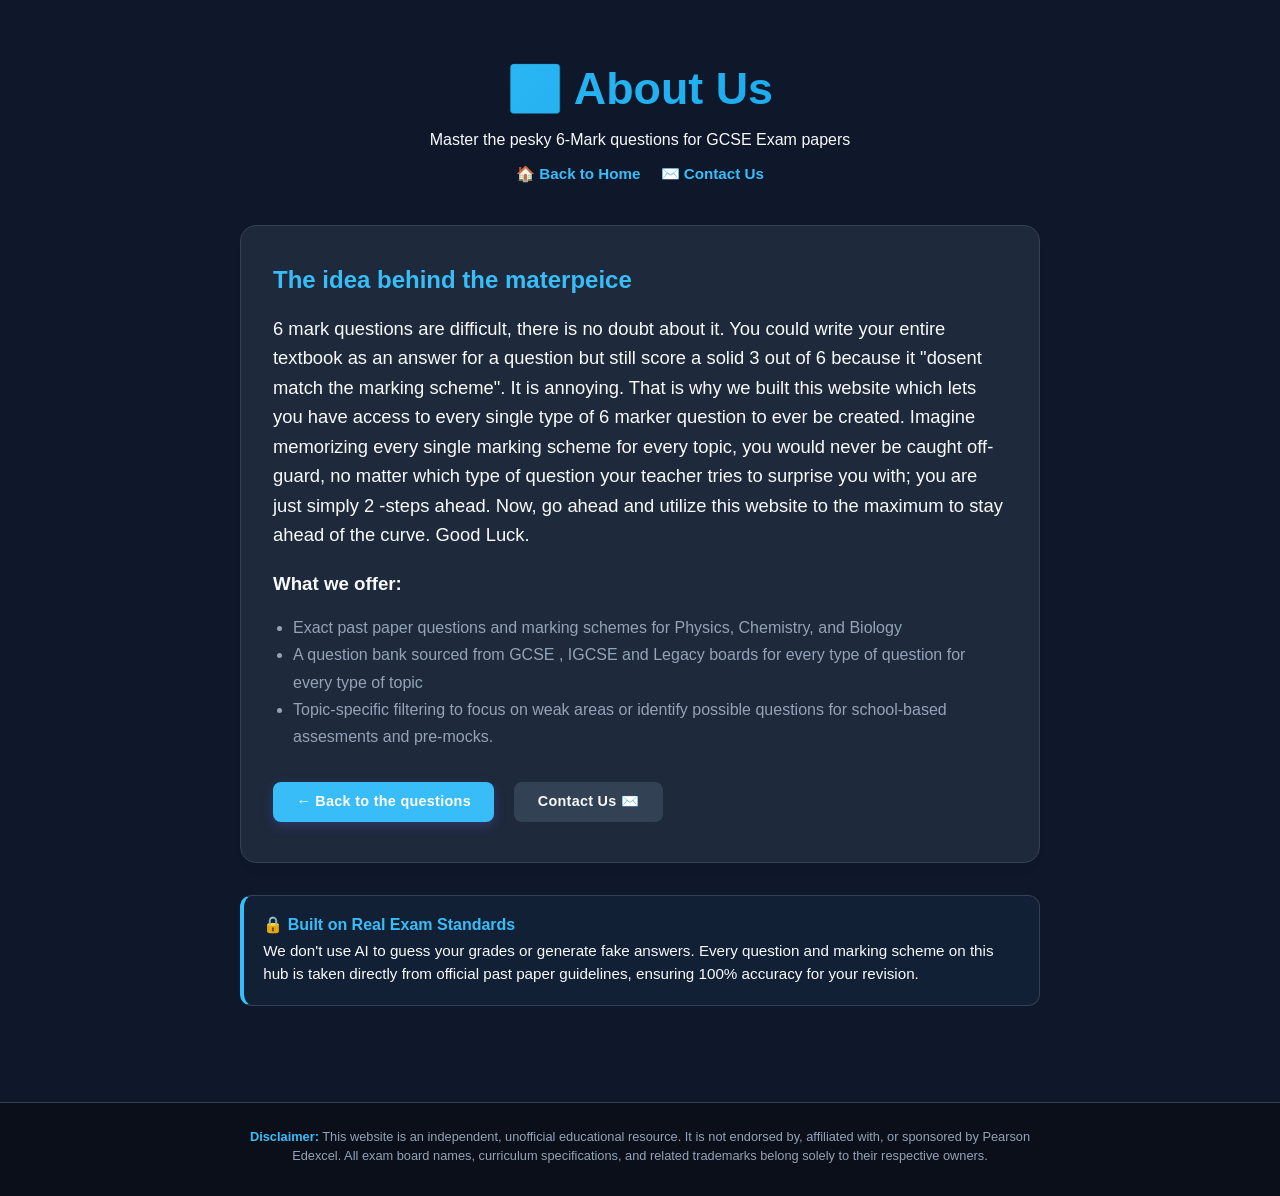
==== about.html @ ab2ca467 "initial commit" ====
<!DOCTYPE html>
<html lang="en">
<head>
    <meta charset="UTF-8">
    <meta name="viewport" content="width=device-width, initial-scale=1.0">
    <title>About Us - Science 6-Marker Hub</title>
    <link rel="stylesheet" href="style.css">
</head>
<body>
    <div class="app-container">
        <header class="app-header">
            <h1>ℹ️ About Us</h1>
            <p>Master the pesky 6-Mark questions for GCSE Exam papers</p>
            <nav class="app-nav" style="margin-top: 12px; display: flex; justify-content: center; gap: 20px;">
                <a href="index.html" style="color: #38bdf8; font-weight: 600; text-decoration: none; font-size: 0.95rem; border-bottom: 2px solid transparent; transition: all 0.2s ease;" onmouseover="this.style.borderBottom='2px solid #38bdf8'" onmouseout="this.style.borderBottom='2px solid transparent'">🏠 Back to Home</a>
                <a href="contact.html" style="color: #38bdf8; font-weight: 600; text-decoration: none; font-size: 0.95rem; border-bottom: 2px solid transparent; transition: all 0.2s ease;" onmouseover="this.style.borderBottom='2px solid #38bdf8'" onmouseout="this.style.borderBottom='2px solid transparent'">✉️ Contact Us</a>
            </nav>
        </header>

        <main class="card" style="cursor: default; text-align: left; padding: 2.5rem 2rem;">
            
            <h2 style="color: var(--primary); margin-top: 0;">The idea behind the materpeice</h2>
            <p class="question-text">
               6 mark questions are difficult, there is no doubt about it. You could write your entire textbook as an answer for a question but still score a solid 3 out of 6 because it "dosent match the marking scheme". It is annoying. That is why we built this website which lets you have access to every single type of 6 marker question to ever be created. Imagine memorizing every single marking scheme for every topic, you would never be caught off-guard, no matter which type of question your teacher tries to surprise you with; you are just simply 2 -steps ahead. Now, go ahead and utilize this website to the maximum to stay ahead of the curve. Good Luck.
            </p>

            <h3 style="color: var(--text-main); margin-top: 1.5rem;">What we offer:</h3>
            <ul style="color: var(--text-muted); line-height: 1.7; padding-left: 20px;">
                <li>Exact past paper questions and marking schemes for Physics, Chemistry, and Biology </li>
                <li>A question bank sourced from GCSE , IGCSE and Legacy boards for every type of question for every type of topic</li>
                <li>Topic-specific filtering to focus on weak areas or identify possible questions for school-based assesments and pre-mocks.</li>
            </ul>

            <div style="margin-top: 2rem; display: flex; gap: 12px; flex-wrap: wrap;">
                <a href="index.html" class="btn subject-btn active" style="text-decoration: none; display: inline-block;">← Back to the questions</a>
                <a href="contact.html" class="btn subject-btn" style="text-decoration: none; display: inline-block; background: var(--border); color: var(--text-main);">Contact Us ✉️</a>
            </div>

        </main>

        <div style="background: rgba(56, 189, 248, 0.05); border: 1px solid var(--border); border-left: 4px solid var(--primary); padding: 1.2rem; border-radius: 12px; margin-top: 2rem;">
            <strong style="color: var(--primary); display: block; margin-bottom: 0.4rem;">🔒 Built on Real Exam Standards</strong>
            <span style="color: var(--text-main); font-size: 0.95rem; line-height: 1.5;">
                We don't use AI to guess your grades or generate fake answers. Every question and marking scheme on this hub is taken directly from official past paper guidelines, ensuring 100% accuracy for your revision.
            </span>
        </div>
    </div>
    <footer class="app-footer">
        <div class="footer-content">
            <p class="disclaimer-text">
                <strong>Disclaimer:</strong> This website is an independent, unofficial educational resource. It is not endorsed by, affiliated with, or sponsored by Pearson Edexcel. All exam board names, curriculum specifications, and related trademarks belong solely to their respective owners.
            </p>
        </div>
    </footer>   
</body>
</html>
---- style.css ----
/* ==========================================
   THEME VARIABLE CONFIGURATIONS
   ========================================== */
:root {
  --bg-color: #0f172a;      /* Deep midnight slate canvas */
  --card-bg: #1e293b;       /* Crisp slate-charcoal question cards */
  --primary: #38bdf8;       /* Glowing Electric Cyan/Sky Blue */
  --primary-hover: #0ea5e9; /* Darker vibrant cyan for mouse states */
  --text-main: #f8fafc;     /* Clean, high-contrast off-white reading text */
  --text-muted: #94a3b8;    /* Softer slate-gray for captions and numbers */
  --border: #334155;        /* Subtly integrated component border lines */
}

/* ==========================================
   BASE & STRUCTURAL CONTAINER LAYOUTS
   ========================================== */
body {
  margin: 0;
  font-family: 'Segoe UI', Roboto, Arial, sans-serif;
  background-color: var(--bg-color);
  color: var(--text-main);
  transition: background-color 0.3s ease, color 0.3s ease; /* Fluid transitions between theme swaps */
}

.app-container {
  max-width: 800px;
  margin: 0 auto;
  padding: 2rem 1rem;
}

.app-header {
  text-align: center;
  margin-bottom: 2.5rem;
}

/* Premium Gradient Text Effect for Title Logo */
.app-header h1 {
  font-size: 2.8rem;
  font-weight: 800;
  background: linear-gradient(135deg, var(--primary) 0%, var(--primary-hover) 100%);
  -webkit-background-clip: text;
  -webkit-text-fill-color: transparent;
  margin-bottom: 0.5rem;
  transition: background 0.3s ease;
}

/* ==========================================
   CONTROLS BAR & ALIGNMENT LOCKS
   ========================================== */
.controls {
  display: flex;
  justify-content: space-between;
  align-items: center;
  flex-wrap: wrap;
  gap: 1rem;
  background: var(--card-bg);
  padding: 1.2rem;
  border-radius: 16px;
  box-shadow: 0 4px 6px -1px rgba(15, 23, 42, 0.05);
  margin-bottom: 2rem;
  border: 1px solid var(--border);
  transition: background-color 0.3s ease, border-color 0.3s ease;
}

.button-group {
  display: flex;
  align-items: center;
  flex-grow: 1; /* Automatically claims middle space to pin dropdowns perfectly to the right */
}

.filter-group {
  display: flex;
  align-items: center;
  flex-wrap: wrap;
  gap: 0.75rem;
}

.filter-group label {
  font-size: 0.9rem;
  font-weight: 600;
  color: var(--text-muted);
}

.filter-group select {
  padding: 0.6rem 1rem;
  font-size: 0.9rem;
  font-weight: 500;
  color: var(--text-main);
  background-color: var(--bg-color);
  border: 1px solid var(--border);
  border-radius: 8px;
  cursor: pointer;
  outline: none;
  min-width: 160px; /* Uniform width blocks */
  transition: border-color 0.2s ease, background-color 0.3s ease;
}

.filter-group select:focus {
  border-color: var(--primary);
}

/* ==========================================
   BUTTONS & BADGES
   ========================================== */
.btn {
  padding: 0.65rem 1.4rem;
  font-weight: 600;
  font-size: 0.9rem;
  letter-spacing: 0.02em;
  border-radius: 8px;
  cursor: pointer;
  border: 1px solid transparent;
  transition: all 0.2s cubic-bezier(0.4, 0, 0.2, 1);
}

.subject-btn {
  background: var(--bg-color);
  color: var(--text-muted);
  margin-right: 0.5rem;
}

body:not(.theme-midnight) .subject-btn:hover {
  background: #cbd5e1;
  color: var(--text-main);
}

body.theme-midnight .subject-btn:hover {
  background: #334155;
  color: var(--text-main);
}

.subject-btn.active {
  background: var(--primary);
  color: white;
  box-shadow: 0 4px 12px rgba(99, 102, 241, 0.25);
}

body.theme-midnight .subject-btn.active {
  box-shadow: 0 4px 12px rgba(56, 189, 248, 0.25);
}

.badge {
  font-size: 0.75rem;
  padding: 0.25rem 0.6rem;
  border-radius: 9999px;
  font-weight: 700;
}

.topic-badge { 
  background: #fef3c7; 
  color: #92400e; 
}

body.theme-emerald .topic-badge {
  background: #dcfce7;
  color: #15803d;
}

.click-hint { 
  font-size: 0.85rem; 
  color: var(--primary); 
  font-weight: 600; 
}

/* ==========================================
   QUESTION CARDS STYLING
   ========================================== */
.card {
  background: var(--card-bg);
  border: 1px solid var(--border);
  border-radius: 16px; /* Smooth card corners */
  padding: 1.75rem;
  margin-bottom: 1.5rem;
  box-shadow: 0 10px 25px -5px rgba(15, 23, 42, 0.02);
  cursor: pointer;
  transition: transform 0.2s cubic-bezier(0.4, 0, 0.2, 1), 
              box-shadow 0.2s cubic-bezier(0.4, 0, 0.2, 1),
              background-color 0.3s ease, border-color 0.3s ease;
}

.card:hover {
  transform: translateY(-4px); /* Evident interactive lift */
  box-shadow: 0 20px 25px -5px rgba(99, 102, 241, 0.08);
}

body.theme-midnight .card:hover {
  box-shadow: 0 20px 25px -5px rgba(56, 189, 248, 0.08);
}

.card-header {
  display: flex;
  justify-content: space-between;
  align-items: center;
  margin-bottom: 1rem;
}

.question-text {
  font-size: 1.15rem;
  line-height: 1.6;
}

.no-questions { 
  color: var(--text-muted); 
  font-style: italic; 
  text-align: center; 
  padding: 2rem; 
}

/* ==========================================
   MARKING SCHEME CONTENT
   ========================================== */
.scheme-toggle-btn {
  background: var(--bg-color);
  color: var(--text-main);
  width: 100%;
  border: 1px dashed var(--text-muted);
  margin-top: 1rem;
}

.marking-scheme {
  margin-top: 1.5rem;
  padding-top: 1rem;
  border-top: 2px dashed var(--border);
  text-align: left;
}

.marking-scheme ul {
  white-space: pre-line;
  list-style-type: none; 
  padding-left: 0;
}

.marking-scheme li { 
  margin-bottom: 0.5rem; 
}

/* ==========================================
   MODAL DIALOG STRUCTURES
   ========================================== */
.modal {
  position: fixed;
  z-index: 999;
  left: 0;
  top: 0;
  width: 100%;
  height: 100%;
  background-color: rgba(15, 23, 42, 0.8); /* Modern alpha-opacity veil mask */
  display: flex;
  align-items: center;
  justify-content: center;
}

.modal-content {
  background-color: var(--card-bg);
  width: 90%;
  max-width: 700px;
  padding: 2.5rem 2rem;
  border-radius: 20px;
  position: relative;
  box-shadow: 0 25px 50px -12px rgba(0,0,0,0.3);
  max-height: 85vh;
  overflow-y: auto;
  text-align: center;
}

.modal-question-text {
  font-size: 1.35rem;
  font-weight: 500;
  margin: 1.5rem 0;
}

.close-modal-btn {
  position: absolute;
  top: 1rem;
  right: 1.5rem;
  font-size: 2rem;
  color: var(--text-muted);
  cursor: pointer;
}

.close-modal-btn:hover { 
  color: var(--text-main); 
}

.modal-nav {
  display: flex;
  justify-content: space-between;
  margin-top: 2rem;
  border-top: 1px solid var(--border);
  padding-top: 1.2rem;
}

.nav-btn {
  background-color: var(--text-main);
  color: var(--card-bg);
  min-width: 120px;
}

.nav-btn:hover { 
  opacity: 0.9;
}

/* ==========================================
   IMAGE RUNTIMES & OVERLAYS
   ========================================== */
.question-diagram {
  display: block;
  max-width: 100%;
  height: auto;
  max-height: 220px;
  margin: 1.2rem auto;
  border: 1px solid var(--border);
  border-radius: 8px;
  background-color: #f1f5f9;
  cursor: zoom-in;
  transition: opacity 0.2s ease;
}

.question-diagram:hover {
  opacity: 0.9;
}

.question-diagram.fullscreen {
  position: fixed !important;
  top: 0 !important;
  left: 0 !important;
  width: 100vw !important;
  height: 100vh !important;
  max-width: 100vw !important;  
  max-height: 100vh !important; 
  object-fit: contain !important; 
  background-color: rgba(15, 23, 42, 0.98) !important; 
  padding: 20px;
  box-sizing: border-box;
  z-index: 9999999 !important; 
  cursor: zoom-out;
  margin: 0 !important;
  border: none !important;
}

/* ==========================================
   SCROLL TO TOP COMPONENT
   ========================================== */
#backToTopBtn {
  display: none;
  position: fixed;
  bottom: 30px;
  right: 30px;
  z-index: 99;
  background-color: var(--primary);
  color: white;
  border: none;
  outline: none;
  padding: 0.75rem 1.4rem;
  font-weight: 600;
  font-size: 0.9rem;
  border-radius: 50px;
  cursor: pointer;
  box-shadow: 0 4px 14px rgba(0, 0, 0, 0.25);
  transition: background-color 0.2s, transform 0.2s;
}

#backToTopBtn:hover {
  transform: translateY(-2px);
  opacity: 0.95;
}
/* ==========================================
   LEGAL DISCLAIMER FOOTER
   ========================================== */
.app-footer {
  width: 100%;
  background-color: #0b0f19; /* Slightly darker than your midnight canvas for separation */
  border-top: 1px solid var(--border);
  padding: 1.5rem 1rem;
  margin-top: 4rem; /* Pushes it down so it sits comfortably below your cards */
  box-sizing: border-box;
}

.footer-content {
  max-width: 800px;
  margin: 0 auto;
  text-align: center;
}

.disclaimer-text, .affiliate-text {
  font-size: 0.8rem;
  line-height: 1.5;
  color: var(--text-muted); /* Keeps it soft so it doesn't distract from learning content */
  margin: 0 0 0.4rem 0;
}

.disclaimer-text strong {
  color: var(--primary); /* Highlights the 'Disclaimer' tag in electric cyan */
}
/* ==========================================
   CUSTOM MIDNIGHT SCROLLBARS
   ========================================== */

/* 1. Target the main page scrollbar */
::-webkit-scrollbar {
  width: 10px;               /* Width of the vertical scrollbar */
  height: 10px;              /* Height of a horizontal scrollbar */
}

/* 2. Style the background track (the path the scrollbar moves on) */
::-webkit-scrollbar-track {
  background: #0b0f19;       /* Deepest dark shade, matches your footer */
}

/* 3. Style the moving draggable thumb itself */
::-webkit-scrollbar-thumb {
  background: var(--border); /* Subtle slate gray so it blends in at rest */
  border-radius: 10px;       /* Smoothly rounded edges */
  border: 2px solid #0b0f19; /* Adds a clean gap around the thumb */
}

/* 4. Glow effect when the user hovers over it */
::-webkit-scrollbar-thumb:hover {
  background: var(--primary); /* Glows Electric Cyan when hovered or dragged! */
}

/* 5. Apply the exact same look inside your scrollable modal mark-scheme box */
#modal-scheme-box::-webkit-scrollbar {
  width: 6px;
}
#modal-scheme-box::-webkit-scrollbar-track {
  background: var(--card-bg);
}
#modal-scheme-box::-webkit-scrollbar-thumb {
  background: var(--border);
  border-radius: 6px;
}
#modal-scheme-box::-webkit-scrollbar-thumb:hover {
  background: var(--primary);
}
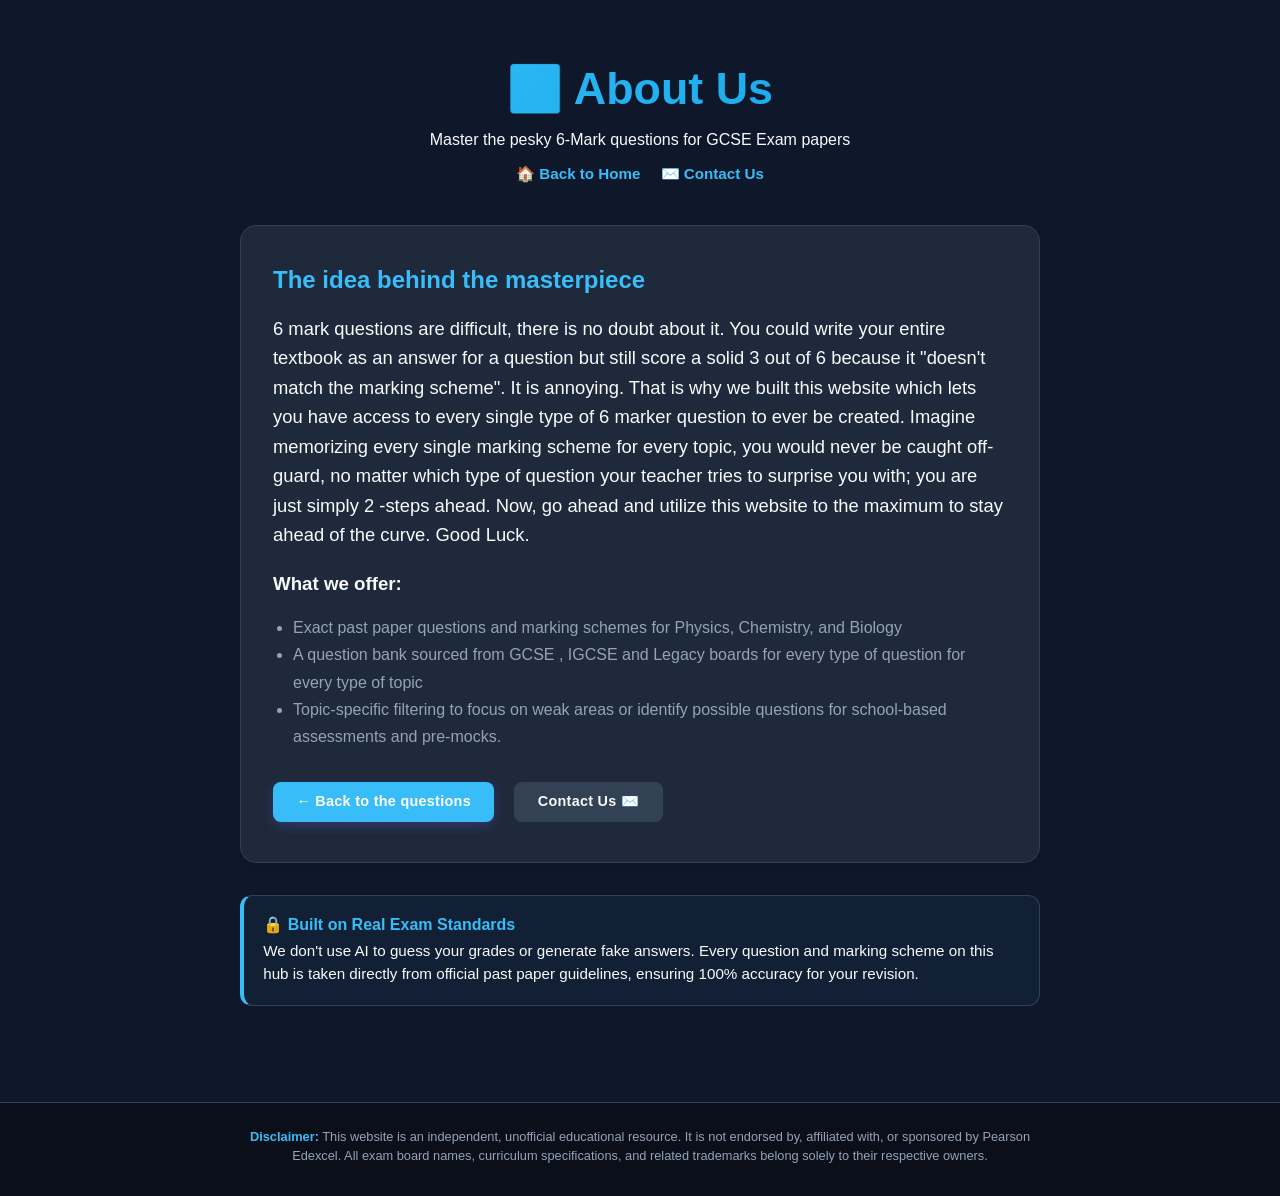
==== commit 40753ab3: "Add files via upload" ====
--- a/about.html
+++ b/about.html
@@ -5,6 +5,7 @@
     <meta name="viewport" content="width=device-width, initial-scale=1.0">
     <title>About Us - Science 6-Marker Hub</title>
     <link rel="stylesheet" href="style.css">
+    <script defer src="https://cloud.umami.is/script.js" data-website-id="7f2b7de7-ae0b-407a-bd67-a8b2489c8e01"></script>
 </head>
 <body>
     <div class="app-container">
@@ -19,16 +20,16 @@
 
         <main class="card" style="cursor: default; text-align: left; padding: 2.5rem 2rem;">
             
-            <h2 style="color: var(--primary); margin-top: 0;">The idea behind the materpeice</h2>
+            <h2 style="color: var(--primary); margin-top: 0;">The idea behind the masterpiece</h2>
             <p class="question-text">
-               6 mark questions are difficult, there is no doubt about it. You could write your entire textbook as an answer for a question but still score a solid 3 out of 6 because it "dosent match the marking scheme". It is annoying. That is why we built this website which lets you have access to every single type of 6 marker question to ever be created. Imagine memorizing every single marking scheme for every topic, you would never be caught off-guard, no matter which type of question your teacher tries to surprise you with; you are just simply 2 -steps ahead. Now, go ahead and utilize this website to the maximum to stay ahead of the curve. Good Luck.
+               6 mark questions are difficult, there is no doubt about it. You could write your entire textbook as an answer for a question but still score a solid 3 out of 6 because it "doesn't match the marking scheme". It is annoying. That is why we built this website which lets you have access to every single type of 6 marker question to ever be created. Imagine memorizing every single marking scheme for every topic, you would never be caught off-guard, no matter which type of question your teacher tries to surprise you with; you are just simply 2 -steps ahead. Now, go ahead and utilize this website to the maximum to stay ahead of the curve. Good Luck.
             </p>
 
             <h3 style="color: var(--text-main); margin-top: 1.5rem;">What we offer:</h3>
             <ul style="color: var(--text-muted); line-height: 1.7; padding-left: 20px;">
                 <li>Exact past paper questions and marking schemes for Physics, Chemistry, and Biology </li>
                 <li>A question bank sourced from GCSE , IGCSE and Legacy boards for every type of question for every type of topic</li>
-                <li>Topic-specific filtering to focus on weak areas or identify possible questions for school-based assesments and pre-mocks.</li>
+                <li>Topic-specific filtering to focus on weak areas or identify possible questions for school-based assessments and pre-mocks.</li>
             </ul>
 
             <div style="margin-top: 2rem; display: flex; gap: 12px; flex-wrap: wrap;">
--- a/style.css
+++ b/style.css
@@ -432,4 +432,9 @@
 }
 #modal-scheme-box::-webkit-scrollbar-thumb:hover {
   background: var(--primary);
+}
+
+/* Paste this at the very bottom of your CSS file */
+.filter-badge {
+    text-transform: capitalize;
 }
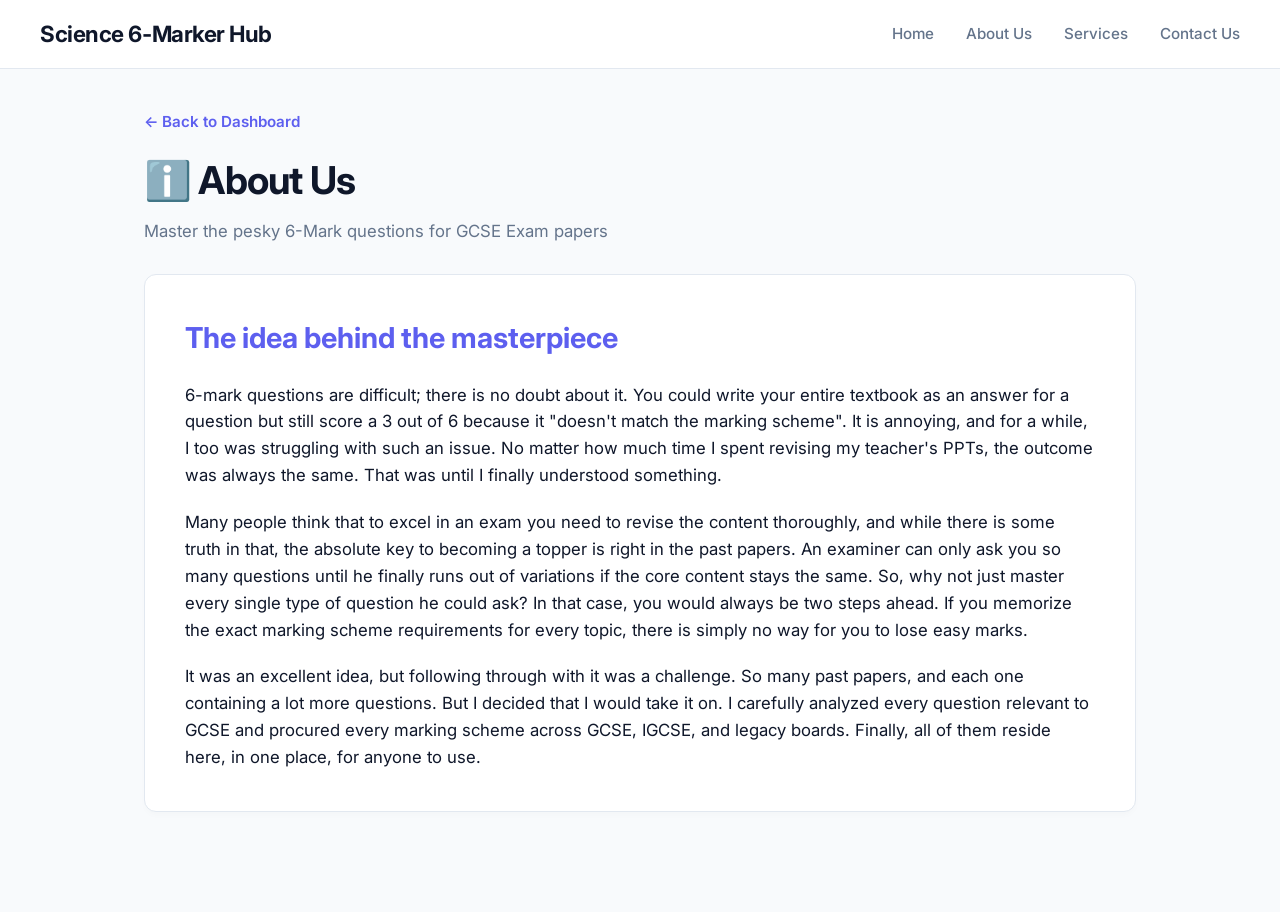
==== commit d0402e33: "Add files via upload redid the UI" ====
--- a/about.html
+++ b/about.html
@@ -4,54 +4,50 @@
     <meta charset="UTF-8">
     <meta name="viewport" content="width=device-width, initial-scale=1.0">
     <title>About Us - Science 6-Marker Hub</title>
+    <link href="https://fonts.googleapis.com/css2?family=Inter:wght@300;400;500;600;700&display=swap" rel="stylesheet">
     <link rel="stylesheet" href="style.css">
     <script defer src="https://cloud.umami.is/script.js" data-website-id="7f2b7de7-ae0b-407a-bd67-a8b2489c8e01"></script>
 </head>
 <body>
+
+    <!-- Global Top Nav Bar -->
+    <nav class="top-nav-bar">
+        <h1 class="brand-title">Science 6-Marker Hub</h1>
+        <div class="nav-links-cluster">
+            <a href="index.html" class="top-nav-link">Home</a>
+            <a href="about.html" class="top-nav-link">About Us</a>
+            <a href="services.html" class="top-nav-link">Services</a>
+            <a href="contact.html" class="top-nav-link">Contact Us</a>
+        </div>
+    </nav>
+
+    <!-- Main Content Container -->
     <div class="app-container">
-        <header class="app-header">
-            <h1>ℹ️ About Us</h1>
-            <p>Master the pesky 6-Mark questions for GCSE Exam papers</p>
-            <nav class="app-nav" style="margin-top: 12px; display: flex; justify-content: center; gap: 20px;">
-                <a href="index.html" style="color: #38bdf8; font-weight: 600; text-decoration: none; font-size: 0.95rem; border-bottom: 2px solid transparent; transition: all 0.2s ease;" onmouseover="this.style.borderBottom='2px solid #38bdf8'" onmouseout="this.style.borderBottom='2px solid transparent'">🏠 Back to Home</a>
-                <a href="contact.html" style="color: #38bdf8; font-weight: 600; text-decoration: none; font-size: 0.95rem; border-bottom: 2px solid transparent; transition: all 0.2s ease;" onmouseover="this.style.borderBottom='2px solid #38bdf8'" onmouseout="this.style.borderBottom='2px solid transparent'">✉️ Contact Us</a>
-            </nav>
+        
+        <header class="subject-header">
+            <a href="index.html" class="back-link">← Back to Dashboard</a>
+            <h2 class="subject-title">ℹ️ About Us</h2>
+            <p class="subject-subtitle">Master the pesky 6-Mark questions for GCSE Exam papers</p>
         </header>
 
-        <main class="card" style="cursor: default; text-align: left; padding: 2.5rem 2rem;">
+        <main class="card" style="cursor: default; padding: 40px;">
+            <h2 style="font-size: 1.8rem; color: var(--primary); margin-bottom: 20px;">The idea behind the masterpiece</h2>
             
-            <h2 style="color: var(--primary); margin-top: 0;">The idea behind the masterpiece</h2>
-            <p class="question-text">
-               6 mark questions are difficult, there is no doubt about it. You could write your entire textbook as an answer for a question but still score a solid 3 out of 6 because it "doesn't match the marking scheme". It is annoying. That is why we built this website which lets you have access to every single type of 6 marker question to ever be created. Imagine memorizing every single marking scheme for every topic, you would never be caught off-guard, no matter which type of question your teacher tries to surprise you with; you are just simply 2 -steps ahead. Now, go ahead and utilize this website to the maximum to stay ahead of the curve. Good Luck.
+            <p class="question-text" style="margin-bottom: 20px;">
+                6-mark questions are difficult; there is no doubt about it. You could write your entire textbook as an answer for a question but still score a 3 out of 6 because it "doesn't match the marking scheme". It is annoying, and for a while, I too was struggling with such an issue. No matter how much time I spent revising my teacher's PPTs, the outcome was always the same. That was until I finally understood something.
+            </p>
+            
+            <p class="question-text" style="margin-bottom: 20px;">
+                Many people think that to excel in an exam you need to revise the content thoroughly, and while there is some truth in that, the absolute key to becoming a topper is right in the past papers. An examiner can only ask you so many questions until he finally runs out of variations if the core content stays the same. So, why not just master every single type of question he could ask? In that case, you would always be two steps ahead. If you memorize the exact marking scheme requirements for every topic, there is simply no way for you to lose easy marks.
             </p>
 
-            <h3 style="color: var(--text-main); margin-top: 1.5rem;">What we offer:</h3>
-            <ul style="color: var(--text-muted); line-height: 1.7; padding-left: 20px;">
-                <li>Exact past paper questions and marking schemes for Physics, Chemistry, and Biology </li>
-                <li>A question bank sourced from GCSE , IGCSE and Legacy boards for every type of question for every type of topic</li>
-                <li>Topic-specific filtering to focus on weak areas or identify possible questions for school-based assessments and pre-mocks.</li>
-            </ul>
-
-            <div style="margin-top: 2rem; display: flex; gap: 12px; flex-wrap: wrap;">
-                <a href="index.html" class="btn subject-btn active" style="text-decoration: none; display: inline-block;">← Back to the questions</a>
-                <a href="contact.html" class="btn subject-btn" style="text-decoration: none; display: inline-block; background: var(--border); color: var(--text-main);">Contact Us ✉️</a>
-            </div>
-
+            <p class="question-text">
+                It was an excellent idea, but following through with it was a challenge. So many past papers, and each one containing a lot more questions. But I decided that I would take it on. I carefully analyzed every question relevant to GCSE and procured every marking scheme across GCSE, IGCSE, and legacy boards. Finally, all of them reside here, in one place, for anyone to use.
+            </p>
+        
         </main>
 
-        <div style="background: rgba(56, 189, 248, 0.05); border: 1px solid var(--border); border-left: 4px solid var(--primary); padding: 1.2rem; border-radius: 12px; margin-top: 2rem;">
-            <strong style="color: var(--primary); display: block; margin-bottom: 0.4rem;">🔒 Built on Real Exam Standards</strong>
-            <span style="color: var(--text-main); font-size: 0.95rem; line-height: 1.5;">
-                We don't use AI to guess your grades or generate fake answers. Every question and marking scheme on this hub is taken directly from official past paper guidelines, ensuring 100% accuracy for your revision.
-            </span>
-        </div>
     </div>
-    <footer class="app-footer">
-        <div class="footer-content">
-            <p class="disclaimer-text">
-                <strong>Disclaimer:</strong> This website is an independent, unofficial educational resource. It is not endorsed by, affiliated with, or sponsored by Pearson Edexcel. All exam board names, curriculum specifications, and related trademarks belong solely to their respective owners.
-            </p>
-        </div>
-    </footer>   
+
 </body>
 </html>
--- a/style.css
+++ b/style.css
@@ -1,440 +1,552 @@
 /* ==========================================
-   THEME VARIABLE CONFIGURATIONS
+   THEME CONFIGURATIONS (Crisp Light Mode)
    ========================================== */
 :root {
-  --bg-color: #0f172a;      /* Deep midnight slate canvas */
-  --card-bg: #1e293b;       /* Crisp slate-charcoal question cards */
-  --primary: #38bdf8;       /* Glowing Electric Cyan/Sky Blue */
-  --primary-hover: #0ea5e9; /* Darker vibrant cyan for mouse states */
-  --text-main: #f8fafc;     /* Clean, high-contrast off-white reading text */
-  --text-muted: #94a3b8;    /* Softer slate-gray for captions and numbers */
-  --border: #334155;        /* Subtly integrated component border lines */
+  --bg-color: #f8fafc;      /* Clean, off-white background canvas */
+  --card-bg: #ffffff;       /* Pure white card surfaces to stand out */
+  --primary: #5d5fef;       /* Premium brand indigo/purple accent look */
+  --primary-hover: #4b4dd6; /* Deeper tone for hover states */
+  --text-main: #0f172a;     /* Deep charcoal/slate for razor-sharp text contrast */
+  --text-muted: #64748b;    /* Elegant slate-gray for descriptive copy */
+  --border: #e2e8f0;        /* Light gray borders for a clean outline look */
 }
 
 /* ==========================================
    BASE & STRUCTURAL CONTAINER LAYOUTS
    ========================================== */
+* {
+  box-sizing: border-box;
+  margin: 0;
+  padding: 0;
+}
+
 body {
+  font-family: 'Inter', -apple-system, BlinkMacSystemFont, "Segoe UI", Roboto, sans-serif;
+  background-color: var(--bg-color);
+  color: var(--text-main);
+  line-height: 1.6;
+}
+
+.app-container {
+  max-width: 1040px;
+  margin: 0 auto;
+  padding: 0 24px 80px 24px; /* Generous breathing space at the bottom */
+}
+
+/* ==========================================
+   GLOBAL TOP NAVIGATION BAR STYLING
+   ========================================== */
+.top-nav-bar {
+  display: flex;
+  justify-content: space-between;
+  align-items: center;
+  background: var(--card-bg);
+  border-bottom: 1px solid var(--border);
+  padding: 16px 40px;
+  position: sticky;
+  top: 0;
+  z-index: 1000;
+}
+
+.brand-title {
+  font-size: 1.4rem;
+  font-weight: 700;
+  color: var(--text-main);
+  letter-spacing: -0.02em;
   margin: 0;
-  font-family: 'Segoe UI', Roboto, Arial, sans-serif;
-  background-color: var(--bg-color);
-  color: var(--text-main);
-  transition: background-color 0.3s ease, color 0.3s ease; /* Fluid transitions between theme swaps */
-}
-
-.app-container {
+}
+
+.nav-links-cluster {
+  display: flex;
+  gap: 32px;
+}
+
+.top-nav-link {
+  color: var(--text-muted);
+  text-decoration: none;
+  font-weight: 500;
+  font-size: 0.95rem;
+  transition: color 0.2s ease;
+}
+
+.top-nav-link:hover {
+  color: var(--primary);
+}
+
+/* ==========================================
+   LANDING HERO CONTAINER & ACTIONS
+   ========================================== */
+.hero-section {
+  background: linear-gradient(135deg, #0f172a 0%, #1e1b4b 50%, #311042 100%);
+  padding: 90px 24px;
+  text-align: center;
+  color: #ffffff;
+  border-bottom: 1px solid rgba(255, 255, 255, 0.1);
+}
+
+.hero-content {
   max-width: 800px;
   margin: 0 auto;
-  padding: 2rem 1rem;
-}
-
-.app-header {
+  animation: heroFadeIn 0.5s ease-out;
+}
+
+@keyframes heroFadeIn {
+  from { opacity: 0; transform: translateY(15px); }
+  to { opacity: 1; transform: translateY(0); }
+}
+
+.hero-badge {
+  background: rgba(93, 95, 239, 0.15);
+  border: 1px solid rgba(93, 95, 239, 0.35);
+  color: #cbccff;
+  padding: 6px 16px;
+  border-radius: 99px;
+  font-size: 0.8rem;
+  font-weight: 600;
+  letter-spacing: 0.05em;
+  text-transform: uppercase;
+  display: inline-block;
+  margin-bottom: 24px;
+}
+
+.hero-title {
+  font-size: 3rem;
+  font-weight: 400;
+  line-height: 1.25;
+  letter-spacing: -0.02em;
+  margin-bottom: 20px;
+}
+
+.hero-title strong {
+  font-weight: 700;
+  color: #818cf8; /* Soft readable purple indigo pop */
+}
+
+.hero-subtitle {
+  font-size: 1.15rem;
+  color: #94a3b8;
+  line-height: 1.6;
+  max-width: 620px;
+  margin: 0 auto 36px auto;
+}
+
+.hero-actions {
+  display: flex;
+  justify-content: center;
+  gap: 16px;
+}
+
+.hero-btn {
+  padding: 12px 26px;
+  border-radius: 8px;
+  font-weight: 600;
+  font-size: 0.95rem;
+  text-decoration: none;
+  transition: all 0.2s ease;
+}
+
+.primary-btn {
+  background: var(--primary);
+  color: #ffffff;
+  box-shadow: 0 4px 14px rgba(93, 95, 239, 0.3);
+}
+
+.primary-btn:hover {
+  background: var(--primary-hover);
+  transform: translateY(-2px);
+  box-shadow: 0 6px 20px rgba(93, 95, 239, 0.5);
+}
+
+.secondary-btn {
+  background: rgba(255, 255, 255, 0.05);
+  color: #ffffff;
+  border: 1px solid rgba(255, 255, 255, 0.15);
+}
+
+.secondary-btn:hover {
+  background: rgba(255, 255, 255, 0.1);
+  border-color: rgba(255, 255, 255, 0.3);
+}
+
+/* ==========================================
+   GRIDS AND DIRECTORY CARDS Layouts
+   ========================================== */
+.section-header {
+  margin-top: 60px;
+  margin-bottom: 30px;
+  text-align: left;
+}
+
+.section-header h3 {
+  font-size: 1.35rem;
+  font-weight: 700;
+  color: var(--text-main);
+  margin-bottom: 4px;
+}
+
+.section-header p {
+  color: var(--text-muted);
+  font-size: 0.95rem;
+}
+
+.directory-grid {
+  display: grid;
+  grid-template-columns: repeat(auto-fit, minmax(280px, 1fr));
+  gap: 24px;
+}
+
+.subject-card {
+  background-color: var(--card-bg);   
+  border: 1px solid var(--border);    
+  border-radius: 14px;          
+  padding: 35px 24px;
   text-align: center;
-  margin-bottom: 2.5rem;
-}
-
-/* Premium Gradient Text Effect for Title Logo */
-.app-header h1 {
-  font-size: 2.8rem;
-  font-weight: 800;
-  background: linear-gradient(135deg, var(--primary) 0%, var(--primary-hover) 100%);
-  -webkit-background-clip: text;
-  -webkit-text-fill-color: transparent;
-  margin-bottom: 0.5rem;
-  transition: background 0.3s ease;
-}
-
-/* ==========================================
-   CONTROLS BAR & ALIGNMENT LOCKS
-   ========================================== */
-.controls {
-  display: flex;
-  justify-content: space-between;
+  text-decoration: none;        
+  color: inherit;               
+  box-shadow: 0 10px 25px -5px rgba(15, 23, 42, 0.05), 0 8px 16px -6px rgba(15, 23, 42, 0.05); 
+  transition: transform 0.25s ease, border-color 0.25s ease, box-shadow 0.25s ease;
+}
+
+.subject-card:hover {
+  transform: translateY(-5px);  
+  border-color: #cbd5e1;        
+  box-shadow: 0 20px 25px -5px rgba(15, 23, 42, 0.1), 0 10px 10px -5px rgba(15, 23, 42, 0.04);
+}
+
+.card-icon {
+  font-size: 2.5rem;
+  margin-bottom: 16px;
+}
+
+.subject-card h2 {
+  font-size: 1.3rem;
+  font-weight: 600;
+  color: var(--text-main);
+  margin-bottom: 10px;
+}
+
+.subject-card p {
+  color: var(--text-muted);
+  font-size: 0.95rem;
+  line-height: 1.5;
+}
+
+.card-action-link {
+  display: inline-block;
+  margin-top: 20px;
+  font-size: 0.9rem;
+  font-weight: 600;
+  color: var(--primary);
+  transition: transform 0.2s ease;
+}
+
+.subject-card:hover .card-action-link {
+  transform: translateX(4px);
+}
+
+/* ==========================================
+   SUBJECT SUBPAGE STRUCTURES
+   ========================================== */
+.subject-header {
+  text-align: left;
+  margin-top: 40px;
+  margin-bottom: 30px;
+}
+
+.back-link {
+  color: var(--primary);
+  text-decoration: none;
+  font-weight: 600;
+  font-size: 0.95rem;
+  display: inline-block;
+  margin-bottom: 16px;
+  transition: color 0.2s ease;
+}
+
+.back-link:hover {
+  color: var(--primary-hover);
+}
+
+.subject-title {
+  font-size: 2.4rem;
+  font-weight: 700;
+  color: var(--text-main);
+  letter-spacing: -0.02em;
+  margin-bottom: 6px;
+}
+
+.subject-subtitle {
+  color: var(--text-muted);
+  font-size: 1.05rem;
+}
+
+.controls-bar {
+  background: var(--card-bg);
+  border: 1px solid var(--border);
+  border-radius: 12px;
+  padding: 16px 24px;
+  margin-bottom: 35px;
+}
+
+.filter-wrapper {
+  display: flex;
   align-items: center;
-  flex-wrap: wrap;
-  gap: 1rem;
-  background: var(--card-bg);
-  padding: 1.2rem;
-  border-radius: 16px;
-  box-shadow: 0 4px 6px -1px rgba(15, 23, 42, 0.05);
-  margin-bottom: 2rem;
+  gap: 12px;
+}
+
+.filter-wrapper label {
+  font-weight: 600;
+  font-size: 0.95rem;
+  color: var(--text-main);
+}
+
+.filter-wrapper select {
+  padding: 8px 16px;
+  font-size: 0.95rem;
+  font-family: inherit;
+  color: var(--text-main);
+  background: var(--bg-color);
   border: 1px solid var(--border);
-  transition: background-color 0.3s ease, border-color 0.3s ease;
-}
-
-.button-group {
-  display: flex;
-  align-items: center;
-  flex-grow: 1; /* Automatically claims middle space to pin dropdowns perfectly to the right */
-}
-
-.filter-group {
-  display: flex;
-  align-items: center;
-  flex-wrap: wrap;
-  gap: 0.75rem;
-}
-
-.filter-group label {
-  font-size: 0.9rem;
-  font-weight: 600;
-  color: var(--text-muted);
-}
-
-.filter-group select {
-  padding: 0.6rem 1rem;
-  font-size: 0.9rem;
-  font-weight: 500;
-  color: var(--text-main);
-  background-color: var(--bg-color);
-  border: 1px solid var(--border);
-  border-radius: 8px;
+  border-radius: 6px;
+  outline: none;
   cursor: pointer;
-  outline: none;
-  min-width: 160px; /* Uniform width blocks */
-  transition: border-color 0.2s ease, background-color 0.3s ease;
-}
-
-.filter-group select:focus {
+  min-width: 220px;
+  transition: border-color 0.2s ease;
+}
+
+.filter-wrapper select:focus {
   border-color: var(--primary);
 }
 
-/* ==========================================
-   BUTTONS & BADGES
-   ========================================== */
-.btn {
-  padding: 0.65rem 1.4rem;
-  font-weight: 600;
-  font-size: 0.9rem;
-  letter-spacing: 0.02em;
-  border-radius: 8px;
-  cursor: pointer;
-  border: 1px solid transparent;
-  transition: all 0.2s cubic-bezier(0.4, 0, 0.2, 1);
-}
-
-.subject-btn {
-  background: var(--bg-color);
-  color: var(--text-muted);
-  margin-right: 0.5rem;
-}
-
-body:not(.theme-midnight) .subject-btn:hover {
-  background: #cbd5e1;
-  color: var(--text-main);
-}
-
-body.theme-midnight .subject-btn:hover {
-  background: #334155;
-  color: var(--text-main);
-}
-
-.subject-btn.active {
-  background: var(--primary);
-  color: white;
-  box-shadow: 0 4px 12px rgba(99, 102, 241, 0.25);
-}
-
-body.theme-midnight .subject-btn.active {
-  box-shadow: 0 4px 12px rgba(56, 189, 248, 0.25);
-}
-
-.badge {
-  font-size: 0.75rem;
-  padding: 0.25rem 0.6rem;
-  border-radius: 9999px;
+.feed-status-heading {
+  font-size: 1.25rem;
   font-weight: 700;
-}
-
-.topic-badge { 
-  background: #fef3c7; 
-  color: #92400e; 
-}
-
-body.theme-emerald .topic-badge {
-  background: #dcfce7;
-  color: #15803d;
-}
-
-.click-hint { 
-  font-size: 0.85rem; 
-  color: var(--primary); 
-  font-weight: 600; 
-}
-
-/* ==========================================
-   QUESTION CARDS STYLING
+  margin-bottom: 20px;
+  color: var(--text-main);
+}
+
+/* ==========================================
+   DYNAMIC QUESTION FEED CARDS
    ========================================== */
 .card {
   background: var(--card-bg);
   border: 1px solid var(--border);
-  border-radius: 16px; /* Smooth card corners */
-  padding: 1.75rem;
-  margin-bottom: 1.5rem;
-  box-shadow: 0 10px 25px -5px rgba(15, 23, 42, 0.02);
+  border-radius: 12px;       
+  padding: 24px;
+  margin-bottom: 20px;
+  box-shadow: 0 4px 6px -1px rgba(15, 23, 42, 0.02);
   cursor: pointer;
-  transition: transform 0.2s cubic-bezier(0.4, 0, 0.2, 1), 
-              box-shadow 0.2s cubic-bezier(0.4, 0, 0.2, 1),
-              background-color 0.3s ease, border-color 0.3s ease;
+  transition: transform 0.2s ease, box-shadow 0.2s ease;
 }
 
 .card:hover {
-  transform: translateY(-4px); /* Evident interactive lift */
-  box-shadow: 0 20px 25px -5px rgba(99, 102, 241, 0.08);
-}
-
-body.theme-midnight .card:hover {
-  box-shadow: 0 20px 25px -5px rgba(56, 189, 248, 0.08);
+  transform: translateY(-2px);
+  box-shadow: 0 10px 15px -3px rgba(15, 23, 42, 0.05);
 }
 
 .card-header {
+  display: flex;
+  justify-content: space-between; 
+  align-items: center;            
+  margin-bottom: 14px;
+  border-bottom: 1px solid var(--border); 
+  padding-bottom: 8px;
+}
+
+.question-text {
+  font-size: 1.05rem;
+  color: var(--text-main);
+  line-height: 1.6;
+}
+
+.question-diagram {
+  display: block;
+  max-width: 100%;           
+  height: auto;              
+  max-height: 250px;         
+  margin: 16px auto 0 auto;  
+  border: 1px solid var(--border);
+  border-radius: 6px;
+  background-color: #f8fafc; 
+}
+
+.no-questions {  
+  color: var(--text-muted);  
+  font-style: italic;  
+  text-align: center;  
+  padding: 40px;  
+}
+
+/* ==========================================
+   INTERACTIVE POP-UP MODAL FRAMEWORK
+   ========================================== */
+.modal {
+  position: fixed;
+  top: 0;
+  left: 0;
+  width: 100%;
+  height: 100%;
+  background-color: rgba(15, 23, 42, 0.5); 
+  backdrop-filter: blur(4px);               
+  display: flex;
+  justify-content: center;
+  align-items: center;
+  z-index: 9999;                            
+  padding: 20px;
+}
+
+.modal-content {
+  background: var(--card-bg);
+  width: 100%;
+  max-width: 680px;                         
+  max-height: 85vh;
+  border-radius: 16px;
+  box-shadow: 0 25px 50px -12px rgba(15, 23, 42, 0.25);
+  display: flex;
+  flex-direction: column;
+  position: relative;
+  animation: modalSlideUp 0.25s ease-out;   
+  overflow: hidden;
+}
+
+@keyframes modalSlideUp {
+  from { transform: translateY(20px); opacity: 0; }
+  to { transform: translateY(0); opacity: 1; }
+}
+
+.modal-header {
+  padding: 18px 24px;
+  border-bottom: 1px solid var(--border);
   display: flex;
   justify-content: space-between;
   align-items: center;
-  margin-bottom: 1rem;
-}
-
-.question-text {
-  font-size: 1.15rem;
-  line-height: 1.6;
-}
-
-.no-questions { 
-  color: var(--text-muted); 
-  font-style: italic; 
-  text-align: center; 
-  padding: 2rem; 
-}
-
-/* ==========================================
-   MARKING SCHEME CONTENT
-   ========================================== */
-.scheme-toggle-btn {
-  background: var(--bg-color);
-  color: var(--text-main);
-  width: 100%;
-  border: 1px dashed var(--text-muted);
-  margin-top: 1rem;
-}
-
-.marking-scheme {
-  margin-top: 1.5rem;
-  padding-top: 1rem;
-  border-top: 2px dashed var(--border);
-  text-align: left;
-}
-
-.marking-scheme ul {
-  white-space: pre-line;
-  list-style-type: none; 
-  padding-left: 0;
-}
-
-.marking-scheme li { 
-  margin-bottom: 0.5rem; 
-}
-
-/* ==========================================
-   MODAL DIALOG STRUCTURES
-   ========================================== */
-.modal {
-  position: fixed;
-  z-index: 999;
-  left: 0;
-  top: 0;
-  width: 100%;
-  height: 100%;
-  background-color: rgba(15, 23, 42, 0.8); /* Modern alpha-opacity veil mask */
-  display: flex;
-  align-items: center;
-  justify-content: center;
-}
-
-.modal-content {
-  background-color: var(--card-bg);
-  width: 90%;
-  max-width: 700px;
-  padding: 2.5rem 2rem;
-  border-radius: 20px;
-  position: relative;
-  box-shadow: 0 25px 50px -12px rgba(0,0,0,0.3);
-  max-height: 85vh;
-  overflow-y: auto;
-  text-align: center;
-}
-
-.modal-question-text {
-  font-size: 1.35rem;
+  background: #f8fafc;
+}
+
+#modal-topic {
+  font-weight: 600;
+  color: var(--primary);
+  font-size: 0.95rem;
+}
+
+#modal-counter {
+  font-size: 0.85rem;
+  color: var(--text-muted);
   font-weight: 500;
-  margin: 1.5rem 0;
+}
+
+.modal-body {
+  padding: 24px;
+  overflow-y: auto;                         
+  flex-grow: 1;
 }
 
 .close-modal-btn {
   position: absolute;
-  top: 1rem;
-  right: 1.5rem;
-  font-size: 2rem;
+  top: 14px;
+  right: 20px;
+  font-size: 1.8rem;
   color: var(--text-muted);
   cursor: pointer;
-}
-
-.close-modal-btn:hover { 
-  color: var(--text-main); 
-}
-
-.modal-nav {
+  transition: color 0.2s ease;
+  z-index: 10;
+}
+
+.close-modal-btn:hover {
+  color: #ef4444;                           
+}
+
+.modal-footer {
+  padding: 16px 24px;
+  border-top: 1px solid var(--border);
+  background: #f8fafc;
+}
+
+.modal-nav-bar {
   display: flex;
   justify-content: space-between;
-  margin-top: 2rem;
+  padding: 12px 24px;
+  background: var(--card-bg);
   border-top: 1px solid var(--border);
-  padding-top: 1.2rem;
-}
-
-.nav-btn {
-  background-color: var(--text-main);
-  color: var(--card-bg);
-  min-width: 120px;
-}
-
-.nav-btn:hover { 
-  opacity: 0.9;
-}
-
-/* ==========================================
-   IMAGE RUNTIMES & OVERLAYS
-   ========================================== */
-.question-diagram {
-  display: block;
-  max-width: 100%;
-  height: auto;
-  max-height: 220px;
-  margin: 1.2rem auto;
+}
+
+.action-btn {
+  background: var(--card-bg);
   border: 1px solid var(--border);
+  padding: 8px 16px;
+  border-radius: 6px;
+  font-family: inherit;
+  font-weight: 600;
+  font-size: 0.9rem;
+  color: var(--text-main);
+  cursor: pointer;
+  transition: all 0.2s ease;
+}
+
+.action-btn:hover {
+  background: var(--bg-color);
+  border-color: #cbd5e1;
+}
+
+.scheme-toggle {
+  width: 100%;                              
+  background: #f0fdf4;                      
+  color: #166534;
+  border-color: #bbf7d0;
+}
+
+.scheme-toggle:hover {
+  background: #dcfce7;
+  border-color: #86efac;
+}
+
+.marking-scheme-panel {
+  margin-top: 14px;
+  padding: 16px;
+  background: #f8fafc;
+  border: 1px dashed #cbd5e1;
   border-radius: 8px;
-  background-color: #f1f5f9;
-  cursor: zoom-in;
-  transition: opacity 0.2s ease;
-}
-
-.question-diagram:hover {
-  opacity: 0.9;
-}
-
-.question-diagram.fullscreen {
-  position: fixed !important;
-  top: 0 !important;
-  left: 0 !important;
-  width: 100vw !important;
-  height: 100vh !important;
-  max-width: 100vw !important;  
-  max-height: 100vh !important; 
-  object-fit: contain !important; 
-  background-color: rgba(15, 23, 42, 0.98) !important; 
-  padding: 20px;
-  box-sizing: border-box;
-  z-index: 9999999 !important; 
-  cursor: zoom-out;
-  margin: 0 !important;
-  border: none !important;
-}
-
-/* ==========================================
-   SCROLL TO TOP COMPONENT
-   ========================================== */
-#backToTopBtn {
-  display: none;
-  position: fixed;
-  bottom: 30px;
-  right: 30px;
-  z-index: 99;
-  background-color: var(--primary);
-  color: white;
-  border: none;
-  outline: none;
-  padding: 0.75rem 1.4rem;
-  font-weight: 600;
-  font-size: 0.9rem;
-  border-radius: 50px;
-  cursor: pointer;
-  box-shadow: 0 4px 14px rgba(0, 0, 0, 0.25);
-  transition: background-color 0.2s, transform 0.2s;
-}
-
-#backToTopBtn:hover {
-  transform: translateY(-2px);
-  opacity: 0.95;
-}
-/* ==========================================
-   LEGAL DISCLAIMER FOOTER
-   ========================================== */
-.app-footer {
-  width: 100%;
-  background-color: #0b0f19; /* Slightly darker than your midnight canvas for separation */
-  border-top: 1px solid var(--border);
-  padding: 1.5rem 1rem;
-  margin-top: 4rem; /* Pushes it down so it sits comfortably below your cards */
-  box-sizing: border-box;
-}
-
-.footer-content {
-  max-width: 800px;
-  margin: 0 auto;
-  text-align: center;
-}
-
-.disclaimer-text, .affiliate-text {
-  font-size: 0.8rem;
+  max-height: 200px;
+  overflow-y: auto;
+}
+
+#modal-scheme-list {
+  padding-left: 0;
+  margin: 0;
+}
+
+#modal-scheme-list li {
+  font-size: 0.95rem;
+  color: #1e293b;
   line-height: 1.5;
-  color: var(--text-muted); /* Keeps it soft so it doesn't distract from learning content */
-  margin: 0 0 0.4rem 0;
-}
-
-.disclaimer-text strong {
-  color: var(--primary); /* Highlights the 'Disclaimer' tag in electric cyan */
-}
-/* ==========================================
-   CUSTOM MIDNIGHT SCROLLBARS
-   ========================================== */
-
-/* 1. Target the main page scrollbar */
+  margin-bottom: 8px;
+}
+
+/* ==========================================
+   CUSTOM SCROLLBARS & RESPONSIVENESS
+   ========================================== */
 ::-webkit-scrollbar {
-  width: 10px;               /* Width of the vertical scrollbar */
-  height: 10px;              /* Height of a horizontal scrollbar */
-}
-
-/* 2. Style the background track (the path the scrollbar moves on) */
+  width: 8px;
+  height: 8px;
+}
+
 ::-webkit-scrollbar-track {
-  background: #0b0f19;       /* Deepest dark shade, matches your footer */
-}
-
-/* 3. Style the moving draggable thumb itself */
+  background: #f1f5f9;
+}
+
 ::-webkit-scrollbar-thumb {
-  background: var(--border); /* Subtle slate gray so it blends in at rest */
-  border-radius: 10px;       /* Smoothly rounded edges */
-  border: 2px solid #0b0f19; /* Adds a clean gap around the thumb */
-}
-
-/* 4. Glow effect when the user hovers over it */
+  background: #cbd5e1;
+  border-radius: 10px;
+}
+
 ::-webkit-scrollbar-thumb:hover {
-  background: var(--primary); /* Glows Electric Cyan when hovered or dragged! */
-}
-
-/* 5. Apply the exact same look inside your scrollable modal mark-scheme box */
-#modal-scheme-box::-webkit-scrollbar {
-  width: 6px;
-}
-#modal-scheme-box::-webkit-scrollbar-track {
-  background: var(--card-bg);
-}
-#modal-scheme-box::-webkit-scrollbar-thumb {
-  background: var(--border);
-  border-radius: 6px;
-}
-#modal-scheme-box::-webkit-scrollbar-thumb:hover {
-  background: var(--primary);
-}
-
-/* Paste this at the very bottom of your CSS file */
-.filter-badge {
-    text-transform: capitalize;
+  background: #94a3b8;
+}
+
+@media (max-width: 768px) {
+  .hero-title { font-size: 2.2rem; }
+  .hero-actions { flex-direction: column; gap: 12px; }
+  .hero-btn { width: 100%; text-align: center; }
+  .top-nav-bar { padding: 16px 20px; }
+  .nav-links-cluster { gap: 16px; }
 }
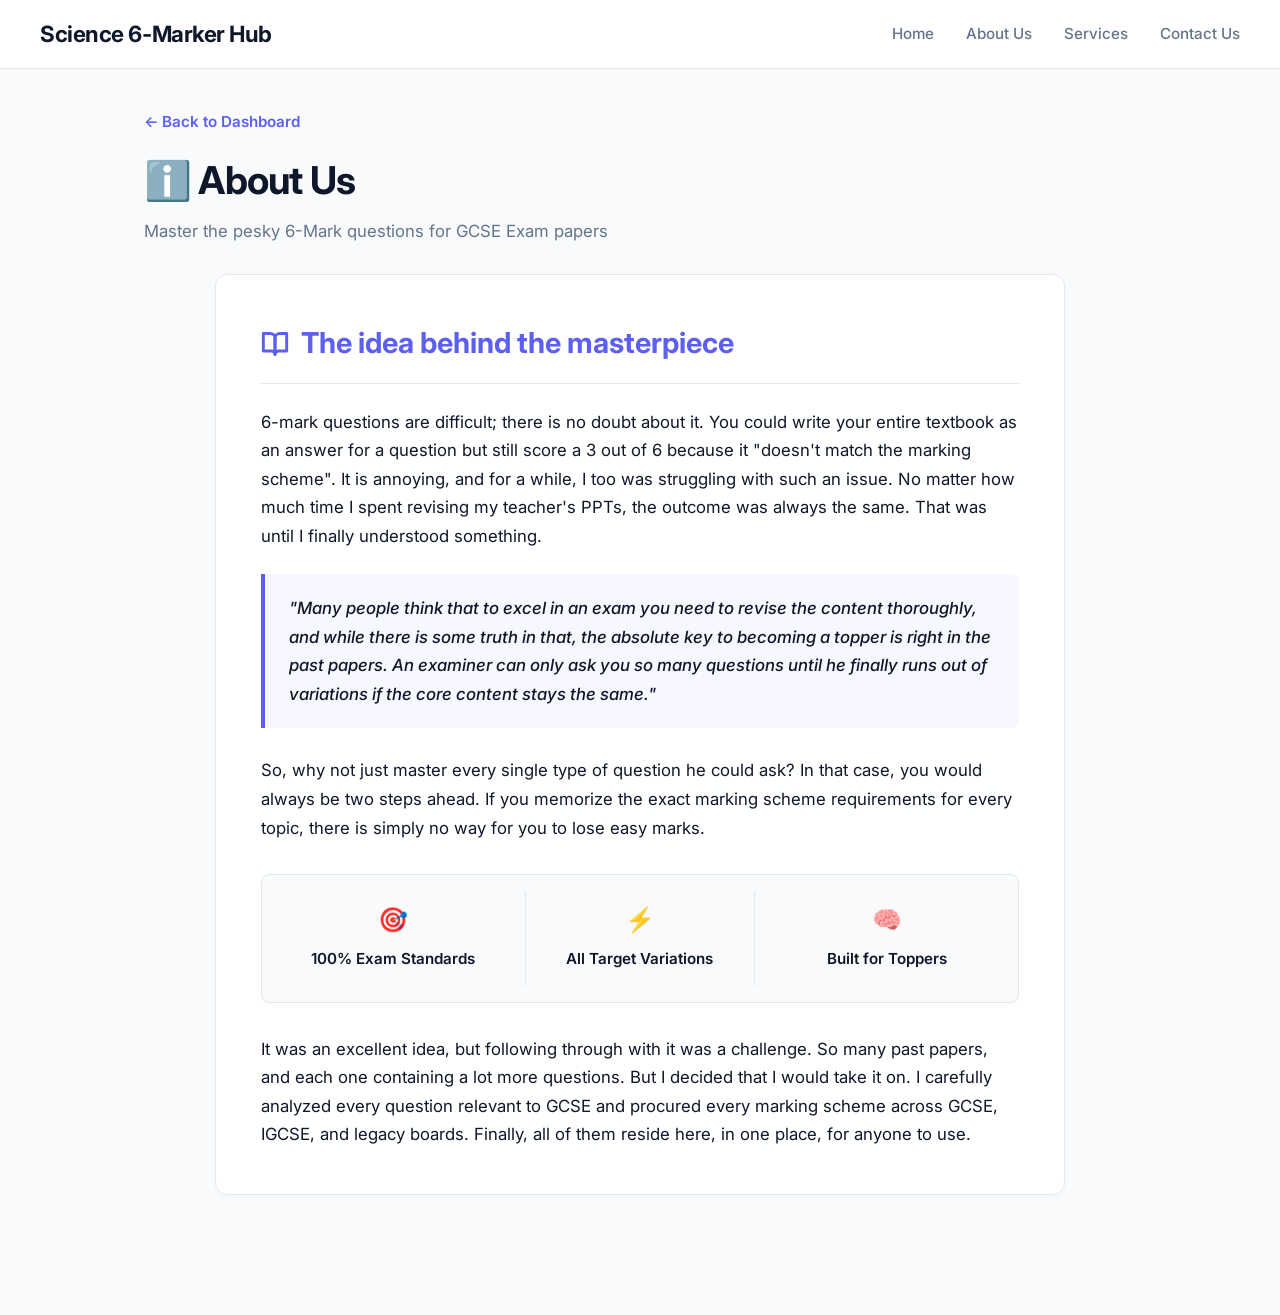
==== commit 8e833019: "Add files via upload" ====
--- a/about.html
+++ b/about.html
@@ -30,21 +30,54 @@
             <p class="subject-subtitle">Master the pesky 6-Mark questions for GCSE Exam papers</p>
         </header>
 
-        <main class="card" style="cursor: default; padding: 40px;">
-            <h2 style="font-size: 1.8rem; color: var(--primary); margin-bottom: 20px;">The idea behind the masterpiece</h2>
+        <main class="card" style="cursor: default; padding: 45px; max-width: 850px; margin: 0 auto 40px auto;">
             
-            <p class="question-text" style="margin-bottom: 20px;">
+            <!-- Header Section with Decorative Accent -->
+            <div style="display: flex; align-items: center; gap: 12px; margin-bottom: 24px; border-bottom: 1px solid var(--border); padding-bottom: 16px;">
+                <svg xmlns="http://www.w3.org/2000/svg" width="28" height="28" viewBox="0 0 24 24" fill="none" stroke="var(--primary)" stroke-width="2.5" stroke-linecap="round" stroke-linejoin="round">
+                    <path d="M2 3h6a4 4 0 0 1 4 4v14a3 3 0 0 0-3-3H2z"></path>
+                    <path d="M22 3h-6a4 4 0 0 0-4 4v14a3 3 0 0 1 3-3h7z"></path>
+                </svg>
+                <h2 style="font-size: 1.8rem; color: var(--primary); font-weight: 700; margin: 0; text-transform: none;">The idea behind the masterpiece</h2>
+            </div>
+            
+            <!-- Introduction Paragraph -->
+            <p class="question-text" style="margin-bottom: 24px; font-size: 1.05rem; line-height: 1.7; color: var(--text-main);">
                 6-mark questions are difficult; there is no doubt about it. You could write your entire textbook as an answer for a question but still score a 3 out of 6 because it "doesn't match the marking scheme". It is annoying, and for a while, I too was struggling with such an issue. No matter how much time I spent revising my teacher's PPTs, the outcome was always the same. That was until I finally understood something.
             </p>
             
-            <p class="question-text" style="margin-bottom: 20px;">
-                Many people think that to excel in an exam you need to revise the content thoroughly, and while there is some truth in that, the absolute key to becoming a topper is right in the past papers. An examiner can only ask you so many questions until he finally runs out of variations if the core content stays the same. So, why not just master every single type of question he could ask? In that case, you would always be two steps ahead. If you memorize the exact marking scheme requirements for every topic, there is simply no way for you to lose easy marks.
+            <!-- The Lightbulb Insight Block Quote -->
+            <div style="background: rgba(93, 95, 239, 0.05); border-left: 4px solid var(--primary); padding: 20px 24px; margin-bottom: 28px; border-radius: 0 8px 8px 0;">
+                <p class="question-text" style="font-style: italic; margin-bottom: 0; font-size: 1.05rem; color: var(--text-main); font-weight: 500; line-height: 1.7;">
+                    "Many people think that to excel in an exam you need to revise the content thoroughly, and while there is some truth in that, the absolute key to becoming a topper is right in the past papers. An examiner can only ask you so many questions until he finally runs out of variations if the core content stays the same."
+                </p>
+            </div>
+
+            <!-- Strategy Core Paragraph -->
+            <p class="question-text" style="margin-bottom: 32px; font-size: 1.05rem; line-height: 1.7; color: var(--text-main);">
+                So, why not just master every single type of question he could ask? In that case, you would always be two steps ahead. If you memorize the exact marking scheme requirements for every topic, there is simply no way for you to lose easy marks.
             </p>
 
-            <p class="question-text">
+            <!-- Visual Feature Row / Platform Pillars -->
+            <div style="display: grid; grid-template-columns: repeat(auto-fit, minmax(200px, 1fr)); gap: 16px; margin-bottom: 32px; background: var(--bg-color); padding: 16px; border-radius: 8px; border: 1px solid var(--border);">
+                <div style="text-align: center; padding: 10px;">
+                    <span style="font-size: 1.5rem;">🎯</span>
+                    <h4 style="margin: 8px 0 4px 0; font-size: 0.95rem; color: var(--text-main); font-weight: 600;">100% Exam Standards</h4>
+                </div>
+                <div style="text-align: center; padding: 10px; border-left: 1px solid var(--border); border-right: 1px solid var(--border);">
+                    <span style="font-size: 1.5rem;">⚡</span>
+                    <h4 style="margin: 8px 0 4px 0; font-size: 0.95rem; color: var(--text-main); font-weight: 600;">All Target Variations</h4>
+                </div>
+                <div style="text-align: center; padding: 10px;">
+                    <span style="font-size: 1.5rem;">🧠</span>
+                    <h4 style="margin: 8px 0 4px 0; font-size: 0.95rem; color: var(--text-main); font-weight: 600;">Built for Toppers</h4>
+                </div>
+            </div>
+
+            <!-- Conclusion Paragraph -->
+            <p class="question-text" style="margin-bottom: 0; font-size: 1.05rem; line-height: 1.7; color: var(--text-main);">
                 It was an excellent idea, but following through with it was a challenge. So many past papers, and each one containing a lot more questions. But I decided that I would take it on. I carefully analyzed every question relevant to GCSE and procured every marking scheme across GCSE, IGCSE, and legacy boards. Finally, all of them reside here, in one place, for anyone to use.
             </p>
-        
         </main>
 
     </div>
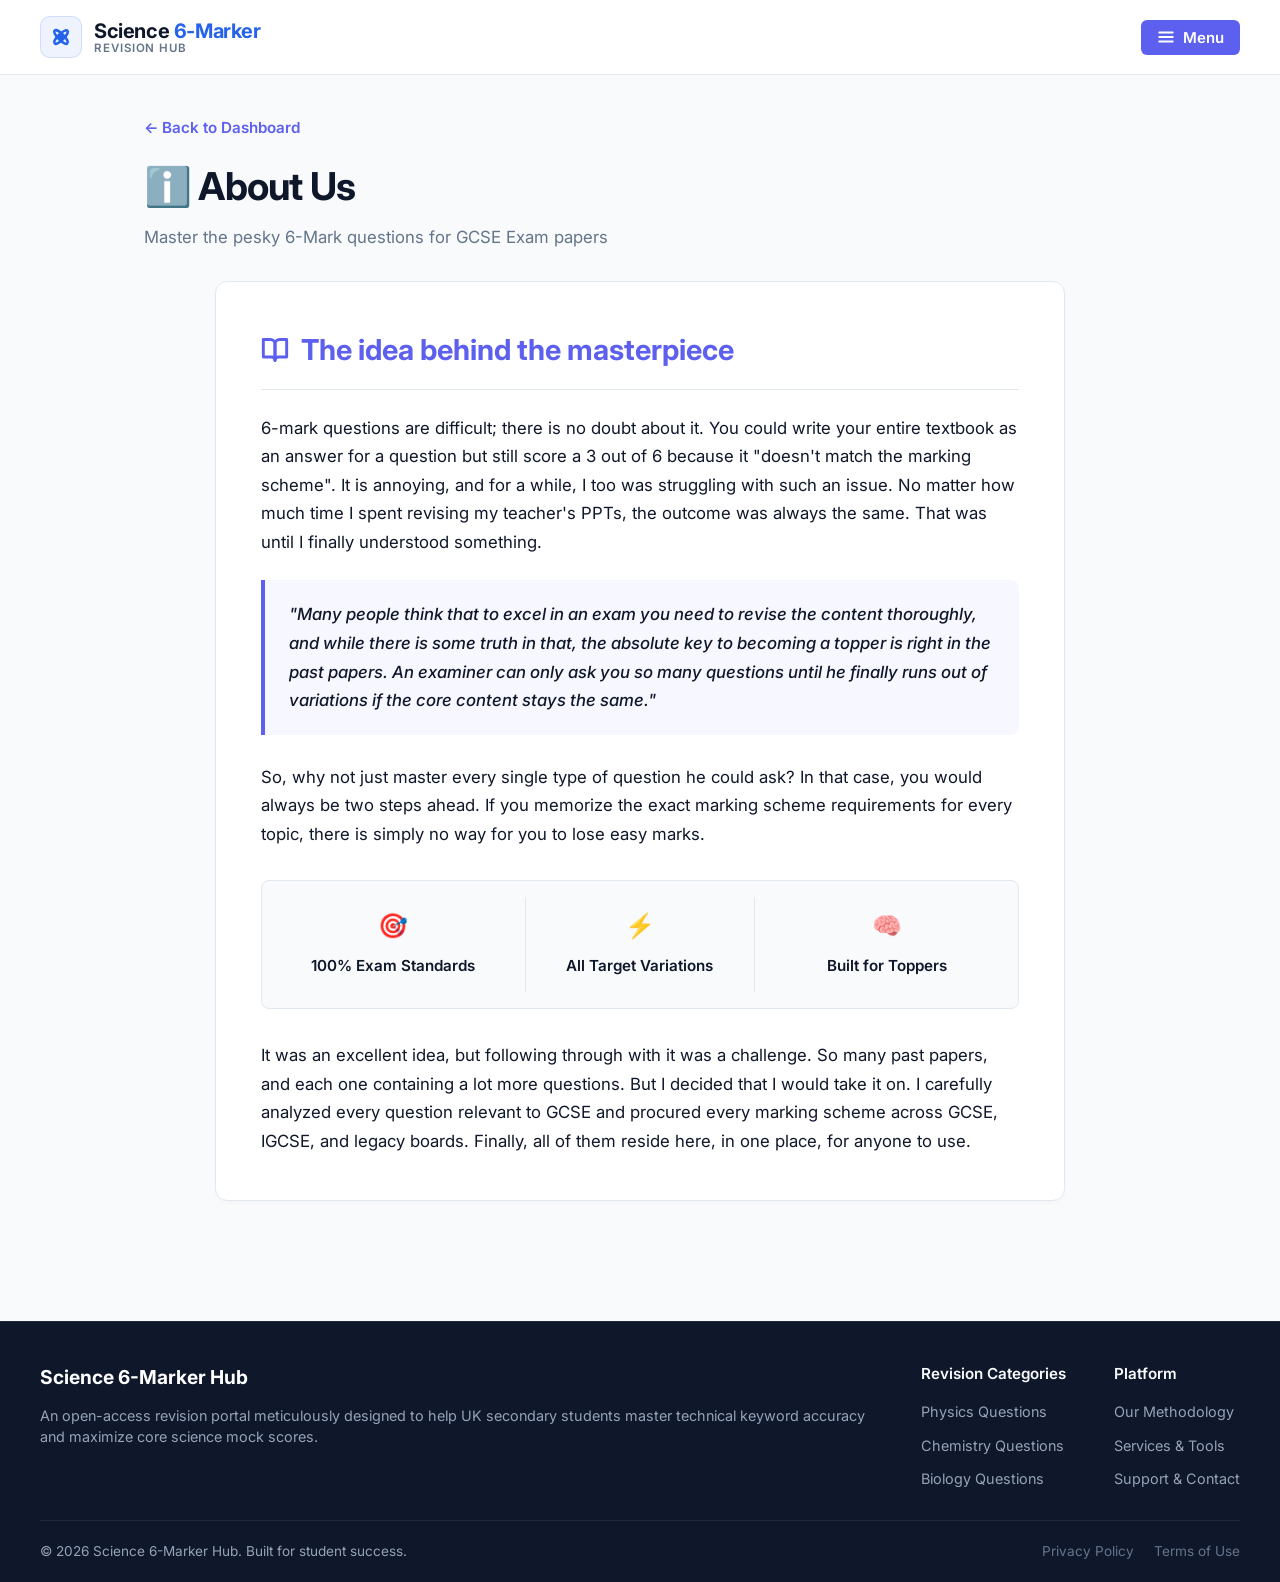
==== commit 8e78df54: "Add files via upload" ====
--- a/about.html
+++ b/about.html
@@ -7,80 +7,165 @@
     <link href="https://fonts.googleapis.com/css2?family=Inter:wght@300;400;500;600;700&display=swap" rel="stylesheet">
     <link rel="stylesheet" href="style.css">
     <script defer src="https://cloud.umami.is/script.js" data-website-id="7f2b7de7-ae0b-407a-bd67-a8b2489c8e01"></script>
+
+    <style>
+        /* Ensures the sticky layout wrapper pushes the footer cleanly down on short pages */
+        html, body {
+            height: 100%;
+            margin: 0;
+            display: flex;
+            flex-direction: column;
+            font-family: 'Inter', sans-serif;
+        }
+        .content-wrapper {
+            flex: 1 0 auto;
+        }
+    </style>
 </head>
 <body>
 
-    <!-- Global Top Nav Bar -->
-    <nav class="top-nav-bar">
-        <h1 class="brand-title">Science 6-Marker Hub</h1>
-        <div class="nav-links-cluster">
-            <a href="index.html" class="top-nav-link">Home</a>
-            <a href="about.html" class="top-nav-link">About Us</a>
-            <a href="services.html" class="top-nav-link">Services</a>
-            <a href="contact.html" class="top-nav-link">Contact Us</a>
+    <div class="content-wrapper">
+
+        <!-- RIGHT-SLIDE NAVIGATION PANEL -->
+        <div id="sideMenu" class="side-menu">
+            <a href="javascript:void(0)" class="close-btn" onclick="toggleMenu()">&times;</a>
+            <a href="index.html" onclick="toggleMenu()">Home</a>
+            <a href="physics.html" onclick="toggleMenu()">Physics</a>
+            <a href="chemistry.html" onclick="toggleMenu()">Chemistry</a>
+            <a href="biology.html" onclick="toggleMenu()">Biology</a>
+            <a href="about.html" onclick="toggleMenu()">About Us</a>
+            <a href="service.html" onclick="toggleMenu()">Services</a>
+            <a href="contact.html" onclick="toggleMenu()">Contact Us</a>
         </div>
-    </nav>
 
-    <!-- Main Content Container -->
-    <div class="app-container">
-        
-        <header class="subject-header">
-            <a href="index.html" class="back-link">← Back to Dashboard</a>
-            <h2 class="subject-title">ℹ️ About Us</h2>
-            <p class="subject-subtitle">Master the pesky 6-Mark questions for GCSE Exam papers</p>
-        </header>
+        <!-- GLOBAL TOP NAVIGATION BAR -->
+        <nav class="top-nav-bar">
+            <a href="index.html" class="brand-logo-link" style="text-decoration: none; display: flex; align-items: center; gap: 12px;">
+                <div class="logo-icon-wrapper" style="display: flex; align-items: center; justify-content: center; background: rgba(37, 99, 235, 0.08); padding: 8px; border-radius: 10px; border: 1px solid rgba(37, 99, 235, 0.15);">
+                    <svg xmlns="http://www.w3.org/2000/svg" width="24" height="24" viewBox="0 0 24 24" fill="none" stroke="#2563eb" stroke-width="2.5" stroke-linecap="round" stroke-linejoin="round">
+                        <ellipse cx="12" cy="12" rx="3" ry="9" transform="rotate(45 12 12)"></ellipse>
+                        <ellipse cx="12" cy="12" rx="3" ry="9" transform="rotate(-45 12 12)"></ellipse>
+                        <circle cx="12" cy="12" r="2" fill="#2563eb"></circle>
+                    </svg>
+                </div>
+                
+                <div class="logo-text-wrapper" style="display: flex; flex-direction: column; line-height: 1.1;">
+                    <h1 class="brand-title" style="font-size: 1.25rem; font-weight: 700; color: #0f172a; margin: 0; letter-spacing: -0.02em;">
+                        Science <span style="color: #2563eb;">6-Marker</span>
+                    </h1>
+                    <span class="logo-subtext" style="font-size: 0.72rem; font-weight: 600; text-transform: uppercase; letter-spacing: 0.08em; color: #64748b;">
+                        Revision Hub
+                    </span>
+                </div>
+            </a>
+            
+            <div class="nav-links-cluster">
+                <button class="menu-btn" onclick="toggleMenu()">
+                    <svg width="18" height="18" viewBox="0 0 24 24" fill="none" stroke="currentColor" stroke-width="2.5" stroke-linecap="round" stroke-linejoin="round">
+                        <line x1="3" y1="12" x2="21" y2="12"></line>
+                        <line x1="3" y1="6" x2="21" y2="6"></line>
+                        <line x1="3" y1="18" x2="21" y2="18"></line>
+                    </svg>
+                    Menu
+                </button>
+            </div>
+        </nav>
 
-        <main class="card" style="cursor: default; padding: 45px; max-width: 850px; margin: 0 auto 40px auto;">
+        <div class="app-container">
             
-            <!-- Header Section with Decorative Accent -->
-            <div style="display: flex; align-items: center; gap: 12px; margin-bottom: 24px; border-bottom: 1px solid var(--border); padding-bottom: 16px;">
-                <svg xmlns="http://www.w3.org/2000/svg" width="28" height="28" viewBox="0 0 24 24" fill="none" stroke="var(--primary)" stroke-width="2.5" stroke-linecap="round" stroke-linejoin="round">
-                    <path d="M2 3h6a4 4 0 0 1 4 4v14a3 3 0 0 0-3-3H2z"></path>
-                    <path d="M22 3h-6a4 4 0 0 0-4 4v14a3 3 0 0 1 3-3h7z"></path>
-                </svg>
-                <h2 style="font-size: 1.8rem; color: var(--primary); font-weight: 700; margin: 0; text-transform: none;">The idea behind the masterpiece</h2>
-            </div>
-            
-            <!-- Introduction Paragraph -->
-            <p class="question-text" style="margin-bottom: 24px; font-size: 1.05rem; line-height: 1.7; color: var(--text-main);">
-                6-mark questions are difficult; there is no doubt about it. You could write your entire textbook as an answer for a question but still score a 3 out of 6 because it "doesn't match the marking scheme". It is annoying, and for a while, I too was struggling with such an issue. No matter how much time I spent revising my teacher's PPTs, the outcome was always the same. That was until I finally understood something.
-            </p>
-            
-            <!-- The Lightbulb Insight Block Quote -->
-            <div style="background: rgba(93, 95, 239, 0.05); border-left: 4px solid var(--primary); padding: 20px 24px; margin-bottom: 28px; border-radius: 0 8px 8px 0;">
-                <p class="question-text" style="font-style: italic; margin-bottom: 0; font-size: 1.05rem; color: var(--text-main); font-weight: 500; line-height: 1.7;">
-                    "Many people think that to excel in an exam you need to revise the content thoroughly, and while there is some truth in that, the absolute key to becoming a topper is right in the past papers. An examiner can only ask you so many questions until he finally runs out of variations if the core content stays the same."
+            <header class="subject-header">
+                <a href="index.html" class="back-link">← Back to Dashboard</a>
+                <h2 class="subject-title">ℹ️ About Us</h2>
+                <p class="subject-subtitle">Master the pesky 6-Mark questions for GCSE Exam papers</p>
+            </header>
+
+            <main class="card" style="cursor: default; padding: 45px; max-width: 850px; margin: 0 auto 40px auto;">
+                
+                <div style="display: flex; align-items: center; gap: 12px; margin-bottom: 24px; border-bottom: 1px solid var(--border); padding-bottom: 16px;">
+                    <svg xmlns="http://www.w3.org/2000/svg" width="28" height="28" viewBox="0 0 24 24" fill="none" stroke="var(--primary)" stroke-width="2.5" stroke-linecap="round" stroke-linejoin="round">
+                        <path d="M2 3h6a4 4 0 0 1 4 4v14a3 3 0 0 0-3-3H2z"></path>
+                        <path d="M22 3h-6a4 4 0 0 0-4 4v14a3 3 0 0 1 3-3h7z"></path>
+                    </svg>
+                    <h2 style="font-size: 1.8rem; color: var(--primary); font-weight: 700; margin: 0; text-transform: none;">The idea behind the masterpiece</h2>
+                </div>
+                
+                <p class="question-text" style="margin-bottom: 24px; font-size: 1.05rem; line-height: 1.7; color: var(--text-main);">
+                    6-mark questions are difficult; there is no doubt about it. You could write your entire textbook as an answer for a question but still score a 3 out of 6 because it "doesn't match the marking scheme". It is annoying, and for a while, I too was struggling with such an issue. No matter how much time I spent revising my teacher's PPTs, the outcome was always the same. That was until I finally understood something.
                 </p>
-            </div>
+                
+                <div style="background: rgba(93, 95, 239, 0.05); border-left: 4px solid var(--primary); padding: 20px 24px; margin-bottom: 28px; border-radius: 0 8px 8px 0;">
+                    <p class="question-text" style="font-style: italic; margin-bottom: 0; font-size: 1.05rem; color: var(--text-main); font-weight: 500; line-height: 1.7;">
+                        "Many people think that to excel in an exam you need to revise the content thoroughly, and while there is some truth in that, the absolute key to becoming a topper is right in the past papers. An examiner can only ask you so many questions until he finally runs out of variations if the core content stays the same."
+                    </p>
+                </div>
 
-            <!-- Strategy Core Paragraph -->
-            <p class="question-text" style="margin-bottom: 32px; font-size: 1.05rem; line-height: 1.7; color: var(--text-main);">
-                So, why not just master every single type of question he could ask? In that case, you would always be two steps ahead. If you memorize the exact marking scheme requirements for every topic, there is simply no way for you to lose easy marks.
-            </p>
+                <p class="question-text" style="margin-bottom: 32px; font-size: 1.05rem; line-height: 1.7; color: var(--text-main);">
+                    So, why not just master every single type of question he could ask? In that case, you would always be two steps ahead. If you memorize the exact marking scheme requirements for every topic, there is simply no way for you to lose easy marks.
+                </p>
 
-            <!-- Visual Feature Row / Platform Pillars -->
-            <div style="display: grid; grid-template-columns: repeat(auto-fit, minmax(200px, 1fr)); gap: 16px; margin-bottom: 32px; background: var(--bg-color); padding: 16px; border-radius: 8px; border: 1px solid var(--border);">
-                <div style="text-align: center; padding: 10px;">
-                    <span style="font-size: 1.5rem;">🎯</span>
-                    <h4 style="margin: 8px 0 4px 0; font-size: 0.95rem; color: var(--text-main); font-weight: 600;">100% Exam Standards</h4>
+                <div style="display: grid; grid-template-columns: repeat(auto-fit, minmax(200px, 1fr)); gap: 16px; margin-bottom: 32px; background: var(--bg-color); padding: 16px; border-radius: 8px; border: 1px solid var(--border);">
+                    <div style="text-align: center; padding: 10px;">
+                        <span style="font-size: 1.5rem;">🎯</span>
+                        <h4 style="margin: 8px 0 4px 0; font-size: 0.95rem; color: var(--text-main); font-weight: 600;">100% Exam Standards</h4>
+                    </div>
+                    <div style="text-align: center; padding: 10px; border-left: 1px solid var(--border); border-right: 1px solid var(--border);">
+                        <span style="font-size: 1.5rem;">⚡</span>
+                        <h4 style="margin: 8px 0 4px 0; font-size: 0.95rem; color: var(--text-main); font-weight: 600;">All Target Variations</h4>
+                    </div>
+                    <div style="text-align: center; padding: 10px;">
+                        <span style="font-size: 1.5rem;">🧠</span>
+                        <h4 style="margin: 8px 0 4px 0; font-size: 0.95rem; color: var(--text-main); font-weight: 600;">Built for Toppers</h4>
+                    </div>
                 </div>
-                <div style="text-align: center; padding: 10px; border-left: 1px solid var(--border); border-right: 1px solid var(--border);">
-                    <span style="font-size: 1.5rem;">⚡</span>
-                    <h4 style="margin: 8px 0 4px 0; font-size: 0.95rem; color: var(--text-main); font-weight: 600;">All Target Variations</h4>
-                </div>
-                <div style="text-align: center; padding: 10px;">
-                    <span style="font-size: 1.5rem;">🧠</span>
-                    <h4 style="margin: 8px 0 4px 0; font-size: 0.95rem; color: var(--text-main); font-weight: 600;">Built for Toppers</h4>
-                </div>
-            </div>
 
-            <!-- Conclusion Paragraph -->
-            <p class="question-text" style="margin-bottom: 0; font-size: 1.05rem; line-height: 1.7; color: var(--text-main);">
-                It was an excellent idea, but following through with it was a challenge. So many past papers, and each one containing a lot more questions. But I decided that I would take it on. I carefully analyzed every question relevant to GCSE and procured every marking scheme across GCSE, IGCSE, and legacy boards. Finally, all of them reside here, in one place, for anyone to use.
-            </p>
-        </main>
+                <p class="question-text" style="margin-bottom: 0; font-size: 1.05rem; line-height: 1.7; color: var(--text-main);">
+                    It was an excellent idea, but following through with it was a challenge. So many past papers, and each one containing a lot more questions. But I decided that I would take it on. I carefully analyzed every question relevant to GCSE and procured every marking scheme across GCSE, IGCSE, and legacy boards. Finally, all of them reside here, in one place, for anyone to use.
+                </p>
+            </main>
+        </div>
 
     </div>
 
+    <!-- MODERN GLOBAL FOOTER -->
+    <footer class="site-footer">
+        <div class="footer-container">
+            <div class="footer-brand">
+                <h4>Science 6-Marker Hub</h4>
+                <p>An open-access revision portal meticulously designed to help UK secondary students master technical keyword accuracy and maximize core science mock scores.</p>
+            </div>
+            <div class="footer-links-group">
+                <div class="footer-column">
+                    <h5>Revision Categories</h5>
+                    <a href="physics.html">Physics Questions</a>
+                    <a href="chemistry.html">Chemistry Questions</a>
+                    <a href="biology.html">Biology Questions</a>
+                </div>
+                <div class="footer-column">
+                    <h5>Platform</h5>
+                    <a href="about.html">Our Methodology</a>
+                    <a href="service.html">Services & Tools</a>
+                    <a href="contact.html">Support & Contact</a>
+                </div>
+            </div>
+        </div>
+        <div class="footer-bottom">
+            <p>&copy; 2026 Science 6-Marker Hub. Built for student success.</p>
+            <div class="footer-meta-links">
+                <a href="about.html#privacy">Privacy Policy</a>
+                <a href="about.html#terms">Terms of Use</a>
+            </div>
+        </div>
+    </footer>
+
+    <script>
+        function toggleMenu() {
+            var menu = document.getElementById("sideMenu");
+            if (menu.style.width === "250px") {
+                menu.style.width = "0";
+            } else {
+                menu.style.width = "250px";
+            }
+        }
+    </script>
 </body>
 </html>
--- a/style.css
+++ b/style.css
@@ -353,12 +353,6 @@
   padding-bottom: 8px;
 }
 
-.question-text {
-  font-size: 1.05rem;
-  color: var(--text-main);
-  line-height: 1.6;
-}
-
 .question-diagram {
   display: block;
   max-width: 100%;           
@@ -378,7 +372,7 @@
 }
 
 /* ==========================================
-   INTERACTIVE POP-UP MODAL FRAMEWORK
+   ENLARGED INTERACTIVE POP-UP MODAL FRAMEWORK
    ========================================== */
 .modal {
   position: fixed;
@@ -386,36 +380,36 @@
   left: 0;
   width: 100%;
   height: 100%;
-  background-color: rgba(15, 23, 42, 0.5); 
-  backdrop-filter: blur(4px);               
+  background-color: rgba(15, 23, 42, 0.7); /* Deepened opacity for high contrast background separation */
+  backdrop-filter: blur(5px);               
   display: flex;
   justify-content: center;
   align-items: center;
   z-index: 9999;                            
-  padding: 20px;
+  padding: 24px;
 }
 
 .modal-content {
   background: var(--card-bg);
-  width: 100%;
-  max-width: 680px;                         
-  max-height: 85vh;
+  width: 94%;
+  max-width: 1020px; /* Overhauled from 680px so question viewports look exceptionally broad */
+  max-height: 88vh;  /* Optimized vertical height allowance */
   border-radius: 16px;
-  box-shadow: 0 25px 50px -12px rgba(15, 23, 42, 0.25);
+  box-shadow: 0 25px 50px -12px rgba(15, 23, 42, 0.3);
   display: flex;
   flex-direction: column;
   position: relative;
-  animation: modalSlideUp 0.25s ease-out;   
+  animation: modalSlideUp 0.22s cubic-bezier(0.16, 1, 0.3, 1);   
   overflow: hidden;
 }
 
 @keyframes modalSlideUp {
-  from { transform: translateY(20px); opacity: 0; }
+  from { transform: translateY(15px); opacity: 0; }
   to { transform: translateY(0); opacity: 1; }
 }
 
 .modal-header {
-  padding: 18px 24px;
+  padding: 20px 32px; /* Increased padding size footprint */
   border-bottom: 1px solid var(--border);
   display: flex;
   justify-content: space-between;
@@ -424,28 +418,47 @@
 }
 
 #modal-topic {
+  font-weight: 700;
+  color: var(--primary);
+  font-size: 1rem;
+}
+
+#modal-counter {
+  font-size: 0.9rem;
+  color: var(--text-muted);
   font-weight: 600;
-  color: var(--primary);
-  font-size: 0.95rem;
-}
-
-#modal-counter {
-  font-size: 0.85rem;
-  color: var(--text-muted);
-  font-weight: 500;
 }
 
 .modal-body {
-  padding: 24px;
+  padding: 32px; /* Expanded technical reading workspace bounds */
   overflow-y: auto;                         
   flex-grow: 1;
+}
+
+/* Expanded text classes inside full-screen frames */
+.modal-body .question-text {
+  font-size: 1.25rem; /* Increased to crisp long-form size */
+  line-height: 1.65;
+  color: #1e293b;
+  font-weight: 400;
+}
+
+/* Forces question rendering content image nodes to adapt perfectly */
+#modal-image-container img {
+  display: block;
+  max-width: 100%;
+  height: auto;
+  max-height: 420px; /* Escalated allowance for crystal clear physics circuit viewports */
+  margin: 20px auto 0 auto;
+  border-radius: 8px;
+  border: 1px solid var(--border);
 }
 
 .close-modal-btn {
   position: absolute;
   top: 14px;
-  right: 20px;
-  font-size: 1.8rem;
+  right: 24px;
+  font-size: 2rem;
   color: var(--text-muted);
   cursor: pointer;
   transition: color 0.2s ease;
@@ -453,11 +466,11 @@
 }
 
 .close-modal-btn:hover {
-  color: #ef4444;                           
+  color: #ef4444;                            
 }
 
 .modal-footer {
-  padding: 16px 24px;
+  padding: 20px 32px;
   border-top: 1px solid var(--border);
   background: #f8fafc;
 }
@@ -465,7 +478,7 @@
 .modal-nav-bar {
   display: flex;
   justify-content: space-between;
-  padding: 12px 24px;
+  padding: 16px 32px;
   background: var(--card-bg);
   border-top: 1px solid var(--border);
 }
@@ -473,11 +486,11 @@
 .action-btn {
   background: var(--card-bg);
   border: 1px solid var(--border);
-  padding: 8px 16px;
+  padding: 10px 20px; /* Broad click state sizes */
   border-radius: 6px;
   font-family: inherit;
   font-weight: 600;
-  font-size: 0.9rem;
+  font-size: 0.95rem;
   color: var(--text-main);
   cursor: pointer;
   transition: all 0.2s ease;
@@ -493,6 +506,7 @@
   background: #f0fdf4;                      
   color: #166534;
   border-color: #bbf7d0;
+  font-size: 1rem;
 }
 
 .scheme-toggle:hover {
@@ -501,12 +515,12 @@
 }
 
 .marking-scheme-panel {
-  margin-top: 14px;
-  padding: 16px;
+  margin-top: 16px;
+  padding: 20px;
   background: #f8fafc;
   border: 1px dashed #cbd5e1;
   border-radius: 8px;
-  max-height: 200px;
+  max-height: 250px;
   overflow-y: auto;
 }
 
@@ -516,10 +530,10 @@
 }
 
 #modal-scheme-list li {
-  font-size: 0.95rem;
+  font-size: 1.05rem; /* Clean text sizes for keys */
   color: #1e293b;
-  line-height: 1.5;
-  margin-bottom: 8px;
+  line-height: 1.6;
+  margin-bottom: 10px;
 }
 
 /* ==========================================
@@ -549,4 +563,209 @@
   .hero-btn { width: 100%; text-align: center; }
   .top-nav-bar { padding: 16px 20px; }
   .nav-links-cluster { gap: 16px; }
+  .modal { padding: 12px; }
+  .modal-content { width: 100%; max-height: 94vh; }
+  .modal-body { padding: 20px; }
+  .modal-header, .modal-footer, .modal-nav-bar { padding: 14px 20px; }
+}
+
+/* ==========================================
+   OVERHAULED RIGHT-SIDE MENU COMPONENT
+   ========================================== */
+.menu-btn {
+    font-family: 'Inter', sans-serif;
+    font-size: 15px;
+    font-weight: 600;
+    cursor: pointer;
+    background-color: var(--primary); 
+    color: white;
+    padding: 8px 16px;
+    border: none;
+    border-radius: 6px;
+    display: flex;
+    align-items: center;
+    gap: 8px;
+    transition: background 0.2s ease, transform 0.2s ease;
+}
+
+.menu-btn:hover {
+    background-color: var(--primary-hover);
+    transform: translateY(-1px);
+}
+
+.side-menu {
+    height: 100%;
+    width: 0; 
+    position: fixed;
+    z-index: 9999; 
+    top: 0;
+    right: 0; 
+    background-color: #0f172a; 
+    overflow-x: hidden;
+    transition: 0.4s cubic-bezier(0.16, 1, 0.3, 1); 
+    padding-top: 80px;
+    box-shadow: -5px 0 25px rgba(15, 23, 42, 0.15);
+}
+
+.side-menu a {
+    padding: 14px 32px;
+    text-decoration: none;
+    font-size: 1.15rem;
+    font-weight: 500;
+    color: #94a3b8;
+    display: block;
+    transition: all 0.2s ease;
+}
+
+.side-menu a:hover {
+    color: #ffffff;
+    background-color: #1e293b;
+    padding-left: 38px; 
+}
+
+.side-menu .close-btn {
+    position: absolute;
+    top: 15px;
+    left: 24px; 
+    font-size: 32px;
+    color: #64748b;
+    padding: 0;
+    cursor: pointer;
+    line-height: 1;
+}
+
+.side-menu .close-btn:hover {
+    color: #ef4444; 
+    background-color: transparent;
+}
+
+/* ==========================================
+   GLOBAL FOOTER STYLES
+   ========================================== */
+.site-footer {
+    background-color: #0f172a; 
+    color: #94a3b8; 
+    padding: 40px 24px 20px 24px;
+    font-size: 0.9rem;
+    margin-top: auto; 
+    border-top: 1px solid #1e293b;
+}
+
+.footer-container {
+    max-width: 1200px;
+    margin: 0 auto;
+    display: flex;
+    flex-wrap: wrap;
+    justify-content: space-between;
+    gap: 32px;
+    padding-bottom: 30px;
+    border-bottom: 1px solid #1e293b;
+}
+
+.footer-brand {
+    flex: 1 1 300px;
+}
+
+.footer-brand h4 {
+    color: #ffffff;
+    font-size: 1.2rem;
+    margin: 0 0 12px 0;
+    font-weight: 700;
+}
+
+.footer-brand p {
+    line-height: 1.5;
+    margin: 0;
+}
+
+.footer-links-group {
+    display: flex;
+    gap: 48px;
+    flex-wrap: wrap;
+}
+
+.footer-column {
+    display: flex;
+    flex-direction: column;
+    gap: 10px;
+}
+
+.footer-column h5 {
+    color: #f8fafc;
+    font-size: 0.95rem;
+    margin: 0 0 4px 0;
+    font-weight: 600;
+}
+
+.footer-column a {
+    color: #94a3b8;
+    text-decoration: none;
+    transition: color 0.2s ease;
+}
+
+.footer-column a:hover {
+    color: #2563eb; 
+}
+
+.footer-bottom {
+    max-width: 1200px;
+    margin: 0 auto;
+    padding-top: 20px;
+    display: flex;
+    flex-wrap: wrap;
+    justify-content: space-between;
+    align-items: center;
+    gap: 16px;
+    font-size: 0.85rem;
+}
+
+.footer-bottom p {
+    margin: 0;
+}
+
+.footer-meta-links {
+    display: flex;
+    gap: 20px;
+}
+
+.footer-meta-links a {
+    color: #64748b;
+    text-decoration: none;
+    transition: color 0.2s ease;
+}
+
+.footer-meta-links a:hover {
+    color: #94a3b8;
+}
+
+/* Responsive adjustments */
+@media (max-width: 768px) {
+    .footer-container {
+        flex-direction: column;
+    }
+    .footer-bottom {
+        flex-direction: column;
+        text-align: center;
+    }
+}
+/* ==========================================
+   NAVIGATION VISIBILITY FIXES
+   ========================================== */
+.nav-links-cluster a.top-nav-link {
+    display: inline-block !important;
+}
+
+/* Ensure the header bar element stays visible above main card bodies */
+.top-nav-bar {
+    display: flex !important;
+    visibility: visible !important;
+    opacity: 1 !important;
+}
+
+/* Make sure the footer container doesn't get squished out of view */
+.site-footer {
+    display: block !important;
+    visibility: visible !important;
+    opacity: 1 !important;
+    clear: both;
 }
